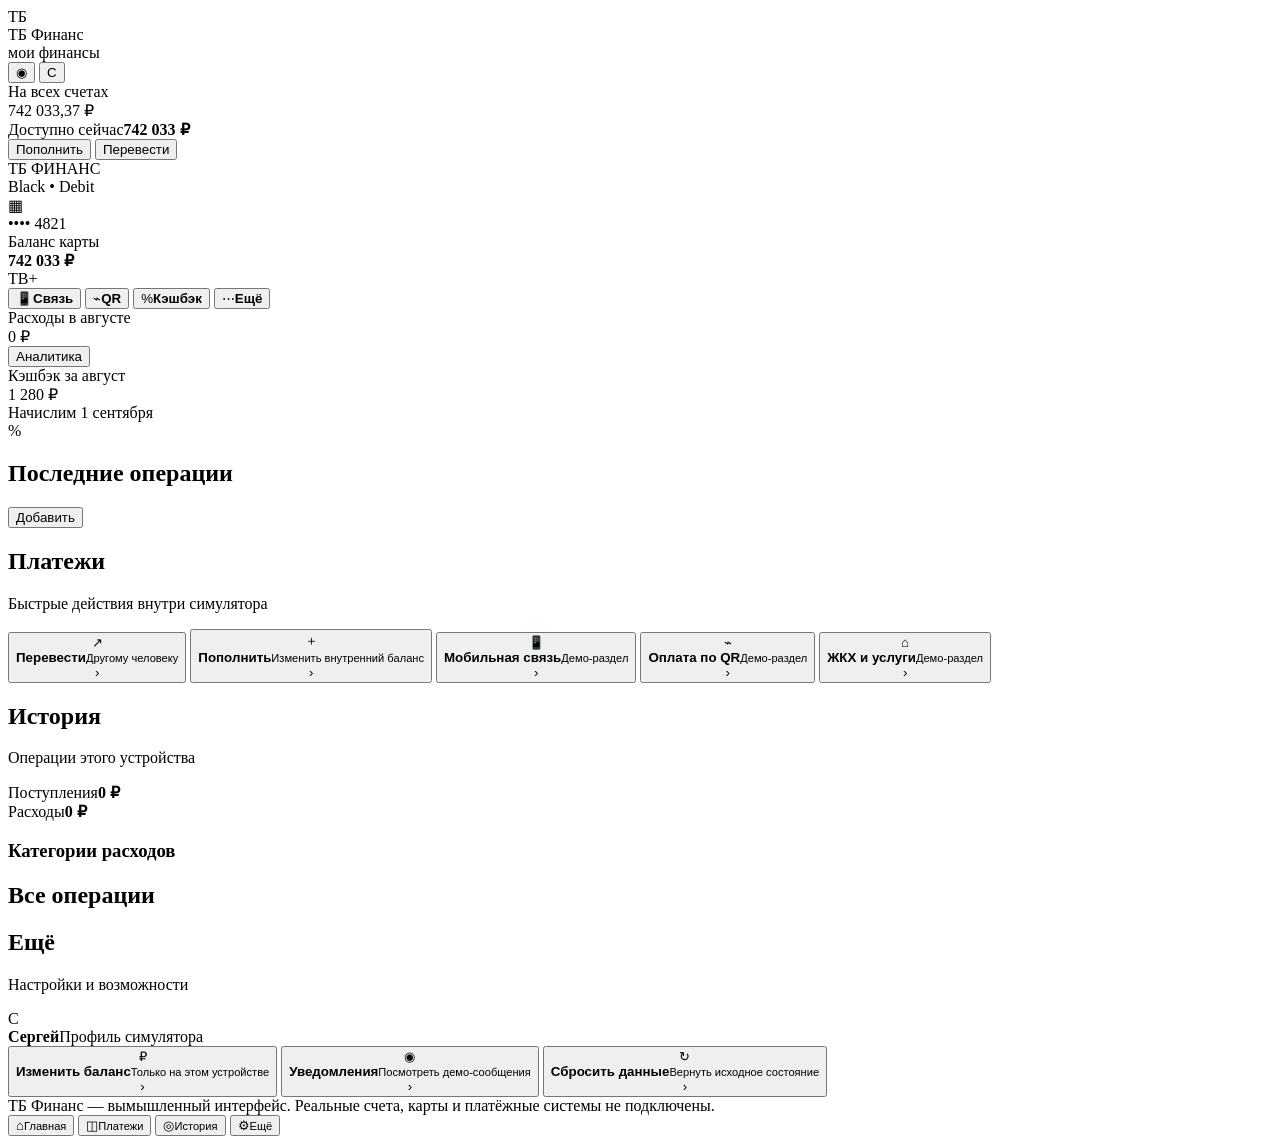
==== bank-sim/index.html @ a8a7d686 "Add TB Finance simulator page" ====
<!doctype html>
<html lang="ru">
<head>
  <meta charset="utf-8" />
  <meta name="viewport" content="width=device-width,initial-scale=1,viewport-fit=cover" />
  <meta name="theme-color" content="#f3d447" />
  <meta name="apple-mobile-web-app-capable" content="yes" />
  <meta name="apple-mobile-web-app-status-bar-style" content="default" />
  <title>ТБ Финанс</title>
  <link rel="stylesheet" href="styles.css" />
</head>
<body>
  <div class="app" id="app">
    <header class="topbar">
      <div class="brand">
        <div class="brand-mark">ТБ</div>
        <div>
          <div class="brand-name">ТБ Финанс</div>
          <div class="brand-sub">мои финансы</div>
        </div>
      </div>
      <div class="top-actions">
        <button class="icon-btn" id="notifyBtn" aria-label="Уведомления">◉<span class="dot" id="notifyDot"></span></button>
        <button class="avatar-btn" id="profileBtn" aria-label="Профиль">С</button>
      </div>
    </header>

    <main id="screenHome" class="screen active">
      <section class="balance-card">
        <div class="eyebrow">На всех счетах</div>
        <div class="balance" id="balanceText">742 033,37 ₽</div>
        <div class="balance-meta"><span>Доступно сейчас</span><strong id="availableText">742 033 ₽</strong></div>
        <div class="balance-actions">
          <button class="primary" id="topupBtn">Пополнить</button>
          <button class="secondary" id="transferBtn">Перевести</button>
        </div>
      </section>

      <section class="bank-card-wrap" id="cardWrap">
        <div class="bank-card" id="bankCard">
          <div class="card-glow"></div>
          <div class="card-row">
            <div>
              <span class="card-brand">ТБ ФИНАНС</span>
              <div class="card-kind">Black • Debit</div>
            </div>
            <span class="card-chip">▦</span>
          </div>
          <div class="card-number">•••• 4821</div>
          <div class="card-footer">
            <div><span class="muted">Баланс карты</span><br><strong id="cardBalance">742 033 ₽</strong></div>
            <div class="network">TB+</div>
          </div>
        </div>
      </section>

      <section class="quick-grid">
        <button class="quick" data-action="mobile"><span>📱</span><b>Связь</b></button>
        <button class="quick" data-action="qr"><span>⌁</span><b>QR</b></button>
        <button class="quick" data-action="cashback"><span>%</span><b>Кэшбэк</b></button>
        <button class="quick" data-action="more"><span>⋯</span><b>Ещё</b></button>
      </section>

      <section class="insight-card">
        <div class="section-head compact">
          <div><div class="eyebrow">Расходы в августе</div><div class="insight-total" id="monthSpend">0 ₽</div></div>
          <button class="pill" id="analyticsBtn">Аналитика</button>
        </div>
        <div class="bars" id="miniBars"></div>
      </section>

      <section class="cashback-card">
        <div>
          <div class="eyebrow">Кэшбэк за август</div>
          <div class="cashback-value" id="cashbackValue">1 280 ₽</div>
          <div class="cashback-sub">Начислим 1 сентября</div>
        </div>
        <div class="cashback-badge">%</div>
      </section>

      <section class="section">
        <div class="section-head">
          <h2>Последние операции</h2>
          <button class="link-btn" id="addTxBtn">Добавить</button>
        </div>
        <div class="tx-list" id="txList"></div>
      </section>
    </main>

    <main id="screenPayments" class="screen">
      <section class="page-head"><h1>Платежи</h1><p>Быстрые действия внутри симулятора</p></section>
      <section class="action-list">
        <button class="action-row" id="payTransfer"><span class="action-icon">↗</span><div><b>Перевести</b><small>Другому человеку</small></div><span class="chev">›</span></button>
        <button class="action-row" id="payTopup"><span class="action-icon">＋</span><div><b>Пополнить</b><small>Изменить внутренний баланс</small></div><span class="chev">›</span></button>
        <button class="action-row" data-demo><span class="action-icon">📱</span><div><b>Мобильная связь</b><small>Демо-раздел</small></div><span class="chev">›</span></button>
        <button class="action-row" data-demo><span class="action-icon">⌁</span><div><b>Оплата по QR</b><small>Демо-раздел</small></div><span class="chev">›</span></button>
        <button class="action-row" data-demo><span class="action-icon">⌂</span><div><b>ЖКХ и услуги</b><small>Демо-раздел</small></div><span class="chev">›</span></button>
      </section>
    </main>

    <main id="screenHistory" class="screen">
      <section class="page-head"><h1>История</h1><p>Операции этого устройства</p></section>
      <section class="history-summary">
        <div><span>Поступления</span><strong class="plus" id="incomeText">0 ₽</strong></div>
        <div><span>Расходы</span><strong id="expenseText">0 ₽</strong></div>
      </section>
      <section class="category-card">
        <h3>Категории расходов</h3>
        <div id="categoryList"></div>
      </section>
      <section class="section"><div class="section-head"><h2>Все операции</h2></div><div class="tx-list" id="historyList"></div></section>
    </main>

    <main id="screenMore" class="screen">
      <section class="page-head"><h1>Ещё</h1><p>Настройки и возможности</p></section>
      <section class="profile-card">
        <div class="big-avatar">С</div>
        <div><b>Сергей</b><span>Профиль симулятора</span></div>
      </section>
      <section class="action-list">
        <button class="action-row" id="settingsBalance"><span class="action-icon">₽</span><div><b>Изменить баланс</b><small>Только на этом устройстве</small></div><span class="chev">›</span></button>
        <button class="action-row" id="settingsNotif"><span class="action-icon">◉</span><div><b>Уведомления</b><small>Посмотреть демо-сообщения</small></div><span class="chev">›</span></button>
        <button class="action-row" id="settingsReset"><span class="action-icon">↻</span><div><b>Сбросить данные</b><small>Вернуть исходное состояние</small></div><span class="chev">›</span></button>
      </section>
      <div class="footer-note">ТБ Финанс — вымышленный интерфейс. Реальные счета, карты и платёжные системы не подключены.</div>
    </main>

    <nav class="bottom-nav">
      <button class="nav-item active" data-screen="Home"><span>⌂</span><small>Главная</small></button>
      <button class="nav-item" data-screen="Payments"><span>◫</span><small>Платежи</small></button>
      <button class="nav-item" data-screen="History"><span>◎</span><small>История</small></button>
      <button class="nav-item" data-screen="More"><span>⚙</span><small>Ещё</small></button>
    </nav>
  </div>

  <div class="sheet-backdrop" id="sheetBackdrop"></div>
  <div class="sheet" id="sheet" aria-hidden="true">
    <div class="grabber"></div>
    <div id="sheetContent"></div>
  </div>

  <div class="toast" id="toast"></div>
  <script src="app.js"></script>
</body>
</html>
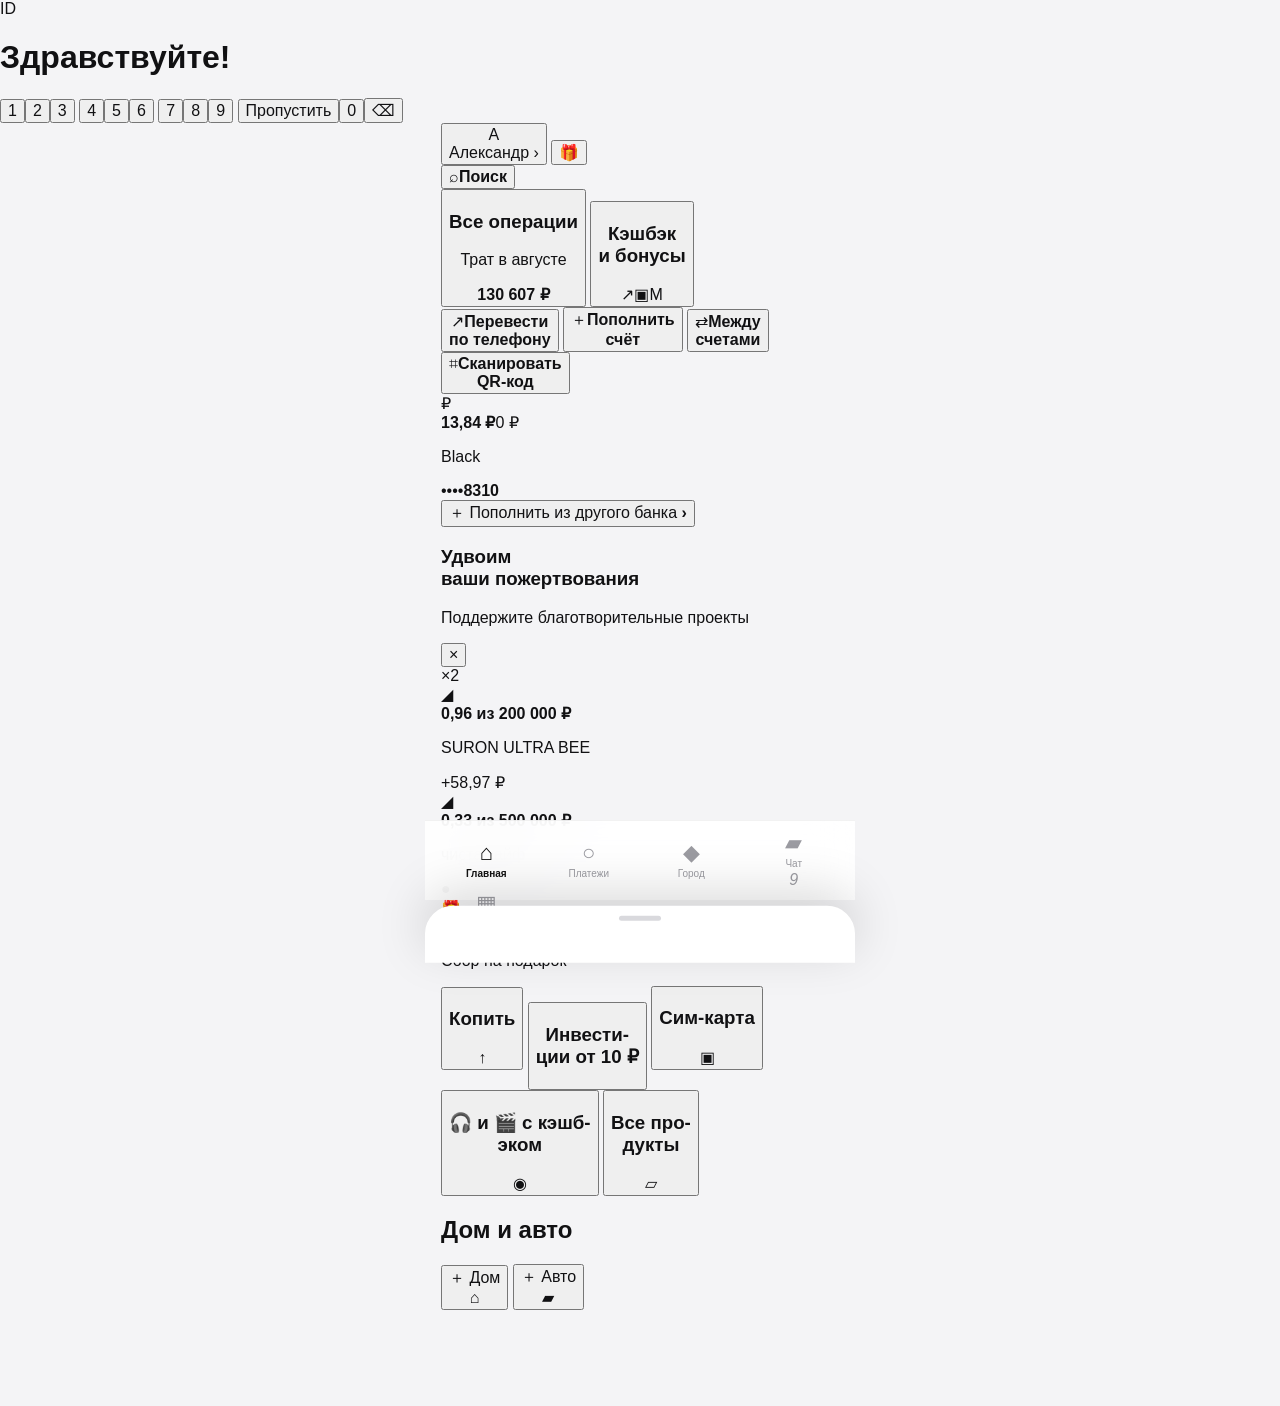
==== commit c0e191f5: "Redesign simulator with dark mobile fintech UI" ====
--- a/bank-sim/index.html
+++ b/bank-sim/index.html
@@ -2,143 +2,149 @@
 <html lang="ru">
 <head>
   <meta charset="utf-8" />
-  <meta name="viewport" content="width=device-width,initial-scale=1,viewport-fit=cover" />
-  <meta name="theme-color" content="#f3d447" />
+  <meta name="viewport" content="width=device-width,initial-scale=1,viewport-fit=cover,user-scalable=no" />
+  <meta name="theme-color" content="#000000" />
   <meta name="apple-mobile-web-app-capable" content="yes" />
-  <meta name="apple-mobile-web-app-status-bar-style" content="default" />
-  <title>ТБ Финанс</title>
+  <meta name="apple-mobile-web-app-status-bar-style" content="black-translucent" />
+  <title>Финансы</title>
   <link rel="stylesheet" href="styles.css" />
 </head>
 <body>
+  <div class="lock" id="lockScreen">
+    <div class="lock-top"><div class="mini-badge">ID</div></div>
+    <div class="lock-center">
+      <h1>Здравствуйте!</h1>
+      <div class="pin-dots" id="pinDots"><i></i><i></i><i></i><i></i></div>
+    </div>
+    <div class="keypad" id="keypad">
+      <button data-key="1">1</button><button data-key="2">2</button><button data-key="3">3</button>
+      <button data-key="4">4</button><button data-key="5">5</button><button data-key="6">6</button>
+      <button data-key="7">7</button><button data-key="8">8</button><button data-key="9">9</button>
+      <button class="skip" id="skipPin">Пропустить</button><button data-key="0">0</button><button class="erase" id="erasePin">⌫</button>
+    </div>
+  </div>
+
   <div class="app" id="app">
-    <header class="topbar">
-      <div class="brand">
-        <div class="brand-mark">ТБ</div>
-        <div>
-          <div class="brand-name">ТБ Финанс</div>
-          <div class="brand-sub">мои финансы</div>
-        </div>
-      </div>
-      <div class="top-actions">
-        <button class="icon-btn" id="notifyBtn" aria-label="Уведомления">◉<span class="dot" id="notifyDot"></span></button>
-        <button class="avatar-btn" id="profileBtn" aria-label="Профиль">С</button>
-      </div>
-    </header>
+    <main class="screen active" id="screenHome">
+      <section class="hero-row">
+        <button class="profile-open" id="profileBtn">
+          <div class="avatar">А</div>
+          <div class="profile-name">Александр <span>›</span></div>
+        </button>
+        <button class="gift-btn" data-demo>🎁</button>
+      </section>
 
-    <main id="screenHome" class="screen active">
-      <section class="balance-card">
-        <div class="eyebrow">На всех счетах</div>
-        <div class="balance" id="balanceText">742 033,37 ₽</div>
-        <div class="balance-meta"><span>Доступно сейчас</span><strong id="availableText">742 033 ₽</strong></div>
-        <div class="balance-actions">
-          <button class="primary" id="topupBtn">Пополнить</button>
-          <button class="secondary" id="transferBtn">Перевести</button>
+      <button class="search-bar" data-demo><span>⌕</span><b>Поиск</b></button>
+
+      <section class="summary-grid">
+        <button class="summary-card" id="historyTile">
+          <h3>Все операции</h3>
+          <p>Трат в августе</p>
+          <strong id="spendTile">130 607 ₽</strong>
+          <div class="segments"><i></i><i></i><i></i><i></i><i></i><i></i></div>
+        </button>
+        <button class="summary-card" id="cashbackTile">
+          <h3>Кэшбэк<br>и бонусы</h3>
+          <div class="bonus-icons"><span>↗</span><span>▣</span><span>М</span></div>
+        </button>
+      </section>
+
+      <section class="quick-actions">
+        <button data-action="transfer"><span>↗</span><b>Перевести<br>по телефону</b></button>
+        <button data-action="topup"><span>＋</span><b>Пополнить<br>счёт</b></button>
+        <button data-action="between"><span>⇄</span><b>Между<br>счетами</b></button>
+        <button data-demo><span>⌗</span><b>Сканировать<br>QR-код</b></button>
+      </section>
+
+      <section class="account-card" id="accountCard">
+        <div class="account-icon">₽</div>
+        <div class="account-main">
+          <div class="account-title"><strong id="balanceText">13,84 ₽</strong><span>0 ₽</span></div>
+          <p>Black</p>
+          <div class="mini-card"><span>••••</span><b>8310</b></div>
+          <button class="topup-wide" data-action="topup"><span>＋</span> Пополнить из другого банка <b>›</b></button>
         </div>
       </section>
 
-      <section class="bank-card-wrap" id="cardWrap">
-        <div class="bank-card" id="bankCard">
-          <div class="card-glow"></div>
-          <div class="card-row">
-            <div>
-              <span class="card-brand">ТБ ФИНАНС</span>
-              <div class="card-kind">Black • Debit</div>
-            </div>
-            <span class="card-chip">▦</span>
-          </div>
-          <div class="card-number">•••• 4821</div>
-          <div class="card-footer">
-            <div><span class="muted">Баланс карты</span><br><strong id="cardBalance">742 033 ₽</strong></div>
-            <div class="network">TB+</div>
-          </div>
-        </div>
+      <section class="promo-card">
+        <div><h3>Удвоим<br>ваши пожертвования</h3><p>Поддержите благотворительные проекты</p></div>
+        <button data-demo>×</button>
+        <div class="promo-art"><span>×2</span></div>
       </section>
 
-      <section class="quick-grid">
-        <button class="quick" data-action="mobile"><span>📱</span><b>Связь</b></button>
-        <button class="quick" data-action="qr"><span>⌁</span><b>QR</b></button>
-        <button class="quick" data-action="cashback"><span>%</span><b>Кэшбэк</b></button>
-        <button class="quick" data-action="more"><span>⋯</span><b>Ещё</b></button>
+      <section class="goal-card">
+        <div class="goal-icon">◢</div>
+        <div><strong>0,96 из 200 000 ₽</strong><p>SURON ULTRA BEE</p></div>
+        <span class="goal-plus">+58,97 ₽</span>
+      </section>
+      <section class="goal-card">
+        <div class="goal-icon">◢</div>
+        <div><strong>0,33 из 500 000 ₽</strong><p>чиста кайф</p></div>
+        <span class="goal-user">●</span>
+      </section>
+      <section class="goal-card gift-goal">
+        <div class="goal-icon gift">🎁</div>
+        <div><strong>0 из 1 000 000 ₽</strong><p>Сбор на подарок</p></div>
       </section>
 
-      <section class="insight-card">
-        <div class="section-head compact">
-          <div><div class="eyebrow">Расходы в августе</div><div class="insight-total" id="monthSpend">0 ₽</div></div>
-          <button class="pill" id="analyticsBtn">Аналитика</button>
-        </div>
-        <div class="bars" id="miniBars"></div>
+      <section class="product-grid">
+        <button class="product-card tall" data-demo><h3>Копить</h3><div class="safe-art">↑</div></button>
+        <button class="product-card" data-demo><h3>Инвести-<br>ции от 10 ₽</h3><div class="bars-art"><i></i><i></i><i></i><i></i></div></button>
+        <button class="product-card" data-demo><h3>Сим-карта</h3><div class="sim-art">▣</div></button>
+        <button class="product-card tall" data-demo><h3>🎧 и 🎬 с кэшб-<br>эком</h3><div class="film-art">◉</div></button>
+        <button class="product-card yellow" data-demo><h3>Все про-<br>дукты</h3><div class="bag-art">▱</div></button>
       </section>
 
-      <section class="cashback-card">
-        <div>
-          <div class="eyebrow">Кэшбэк за август</div>
-          <div class="cashback-value" id="cashbackValue">1 280 ₽</div>
-          <div class="cashback-sub">Начислим 1 сентября</div>
-        </div>
-        <div class="cashback-badge">%</div>
-      </section>
-
-      <section class="section">
-        <div class="section-head">
-          <h2>Последние операции</h2>
-          <button class="link-btn" id="addTxBtn">Добавить</button>
-        </div>
-        <div class="tx-list" id="txList"></div>
+      <h2 class="home-auto-title">Дом и авто</h2>
+      <section class="home-auto-grid">
+        <button class="home-card" data-demo><span>＋ Дом</span><div class="house-art">⌂</div></button>
+        <button class="home-card" data-demo><span>＋ Авто</span><div class="car-art">▰</div></button>
       </section>
     </main>
 
-    <main id="screenPayments" class="screen">
-      <section class="page-head"><h1>Платежи</h1><p>Быстрые действия внутри симулятора</p></section>
-      <section class="action-list">
-        <button class="action-row" id="payTransfer"><span class="action-icon">↗</span><div><b>Перевести</b><small>Другому человеку</small></div><span class="chev">›</span></button>
-        <button class="action-row" id="payTopup"><span class="action-icon">＋</span><div><b>Пополнить</b><small>Изменить внутренний баланс</small></div><span class="chev">›</span></button>
-        <button class="action-row" data-demo><span class="action-icon">📱</span><div><b>Мобильная связь</b><small>Демо-раздел</small></div><span class="chev">›</span></button>
-        <button class="action-row" data-demo><span class="action-icon">⌁</span><div><b>Оплата по QR</b><small>Демо-раздел</small></div><span class="chev">›</span></button>
-        <button class="action-row" data-demo><span class="action-icon">⌂</span><div><b>ЖКХ и услуги</b><small>Демо-раздел</small></div><span class="chev">›</span></button>
+    <main class="screen" id="screenPayments">
+      <header class="page-head"><h1>Платежи</h1><p>Быстрые действия</p></header>
+      <section class="list-card">
+        <button data-action="transfer"><span>↗</span><div><b>Перевести</b><small>По номеру телефона</small></div><em>›</em></button>
+        <button data-action="topup"><span>＋</span><div><b>Пополнить</b><small>Изменить внутренний баланс</small></div><em>›</em></button>
+        <button data-demo><span>⌗</span><div><b>По QR-коду</b><small>Демо-раздел</small></div><em>›</em></button>
+        <button data-demo><span>▦</span><div><b>Услуги</b><small>Связь, интернет, ЖКХ</small></div><em>›</em></button>
       </section>
     </main>
 
-    <main id="screenHistory" class="screen">
-      <section class="page-head"><h1>История</h1><p>Операции этого устройства</p></section>
-      <section class="history-summary">
-        <div><span>Поступления</span><strong class="plus" id="incomeText">0 ₽</strong></div>
-        <div><span>Расходы</span><strong id="expenseText">0 ₽</strong></div>
+    <main class="screen" id="screenCity">
+      <header class="page-head"><h1>Город</h1><p>Сервисы рядом</p></header>
+      <section class="city-grid">
+        <button data-demo><span>☕</span><b>Кафе</b></button><button data-demo><span>🎬</span><b>Кино</b></button>
+        <button data-demo><span>🚕</span><b>Такси</b></button><button data-demo><span>🛍</span><b>Покупки</b></button>
       </section>
-      <section class="category-card">
-        <h3>Категории расходов</h3>
-        <div id="categoryList"></div>
-      </section>
-      <section class="section"><div class="section-head"><h2>Все операции</h2></div><div class="tx-list" id="historyList"></div></section>
     </main>
 
-    <main id="screenMore" class="screen">
-      <section class="page-head"><h1>Ещё</h1><p>Настройки и возможности</p></section>
-      <section class="profile-card">
-        <div class="big-avatar">С</div>
-        <div><b>Сергей</b><span>Профиль симулятора</span></div>
+    <main class="screen" id="screenChat">
+      <header class="page-head"><h1>Чат</h1><p>Сообщения</p></header>
+      <section class="chat-card"><div class="chat-avatar">●</div><div><b>Поддержка</b><p>Чем можем помочь?</p></div></section>
+    </main>
+
+    <main class="screen" id="screenMore">
+      <header class="page-head"><h1>Витрина</h1><p>Настройки интерфейса</p></header>
+      <section class="list-card">
+        <button id="editBalance"><span>₽</span><div><b>Изменить баланс</b><small>Только на этом устройстве</small></div><em>›</em></button>
+        <button id="resetData"><span>↻</span><div><b>Сбросить данные</b><small>Вернуть исходные значения</small></div><em>›</em></button>
       </section>
-      <section class="action-list">
-        <button class="action-row" id="settingsBalance"><span class="action-icon">₽</span><div><b>Изменить баланс</b><small>Только на этом устройстве</small></div><span class="chev">›</span></button>
-        <button class="action-row" id="settingsNotif"><span class="action-icon">◉</span><div><b>Уведомления</b><small>Посмотреть демо-сообщения</small></div><span class="chev">›</span></button>
-        <button class="action-row" id="settingsReset"><span class="action-icon">↻</span><div><b>Сбросить данные</b><small>Вернуть исходное состояние</small></div><span class="chev">›</span></button>
-      </section>
-      <div class="footer-note">ТБ Финанс — вымышленный интерфейс. Реальные счета, карты и платёжные системы не подключены.</div>
+      <p class="sim-note">Интерфейс работает локально. Реальные банковские счета, карты и платёжные системы не подключены.</p>
     </main>
 
     <nav class="bottom-nav">
       <button class="nav-item active" data-screen="Home"><span>⌂</span><small>Главная</small></button>
-      <button class="nav-item" data-screen="Payments"><span>◫</span><small>Платежи</small></button>
-      <button class="nav-item" data-screen="History"><span>◎</span><small>История</small></button>
-      <button class="nav-item" data-screen="More"><span>⚙</span><small>Ещё</small></button>
+      <button class="nav-item" data-screen="Payments"><span>○</span><small>Платежи</small></button>
+      <button class="nav-item" data-screen="City"><span>◆</span><small>Город</small></button>
+      <button class="nav-item" data-screen="Chat"><span>▰</span><small>Чат</small><i>9</i></button>
+      <button class="nav-item" data-screen="More"><span>▦</span><small>Витрина</small></button>
     </nav>
   </div>
 
   <div class="sheet-backdrop" id="sheetBackdrop"></div>
-  <div class="sheet" id="sheet" aria-hidden="true">
-    <div class="grabber"></div>
-    <div id="sheetContent"></div>
-  </div>
-
+  <div class="sheet" id="sheet" aria-hidden="true"><div class="grabber"></div><div id="sheetContent"></div></div>
   <div class="toast" id="toast"></div>
   <script src="app.js"></script>
 </body>
--- a/bank-sim/styles.css
+++ b/bank-sim/styles.css
@@ -0,0 +1,26 @@
+:root{
+  --yellow:#f3d447;
+  --yellow2:#ffe77d;
+  --ink:#111113;
+  --muted:#7b7b83;
+  --bg:#f4f4f6;
+  --card:#fff;
+  --line:#e7e7ea;
+  --soft:#f0f0f2;
+  --green:#168b47;
+  --shadow:0 16px 42px rgba(0,0,0,.10);
+}
+*{box-sizing:border-box;-webkit-tap-highlight-color:transparent}
+html,body{margin:0;background:var(--bg);font-family:-apple-system,BlinkMacSystemFont,"Segoe UI",Inter,Roboto,sans-serif;color:var(--ink)}
+body{min-height:100vh}
+button,input{font:inherit}button{cursor:pointer;color:inherit}.app{max-width:430px;min-height:100vh;margin:0 auto;background:var(--bg);padding-bottom:96px;position:relative;overflow:hidden}
+.topbar{display:flex;align-items:center;justify-content:space-between;padding:17px 18px 10px;position:sticky;top:0;background:linear-gradient(var(--bg) 82%,rgba(244,244,246,0));z-index:5}.brand{display:flex;align-items:center;gap:10px}.brand-mark{width:44px;height:44px;border-radius:14px;background:var(--yellow);display:grid;place-items:center;font-weight:950;font-size:16px;box-shadow:0 8px 20px rgba(243,212,71,.35)}.brand-name{font-weight:850;font-size:16px}.brand-sub{font-size:12px;color:var(--muted);margin-top:1px}.top-actions{display:flex;gap:8px}.icon-btn,.avatar-btn{width:42px;height:42px;border:0;border-radius:50%;background:#fff;box-shadow:0 6px 18px rgba(0,0,0,.06);position:relative}.avatar-btn{font-weight:900;background:#19191c;color:#fff}.dot{position:absolute;width:8px;height:8px;border-radius:50%;background:#e84141;right:7px;top:7px;border:2px solid #fff}
+.screen{display:none;padding:0 16px}.screen.active{display:block}.balance-card{padding:18px 4px 16px}.eyebrow{color:var(--muted);font-size:13px}.balance{font-size:38px;font-weight:950;letter-spacing:-1.7px;margin:4px 0 8px}.balance-meta{display:flex;gap:8px;align-items:center;color:var(--muted);font-size:12px;margin-bottom:18px}.balance-meta strong{color:var(--ink)}.balance-actions{display:flex;gap:10px}.primary,.secondary{border:0;border-radius:15px;padding:13px 18px;font-weight:850;min-height:46px}.primary{background:var(--yellow);color:#111}.secondary{background:#fff;color:#111}.full{width:100%;margin-top:10px}
+.bank-card-wrap{perspective:1000px}.bank-card{background:linear-gradient(145deg,#232326,#050506 72%);border-radius:27px;padding:22px;color:white;min-height:215px;box-shadow:var(--shadow);position:relative;overflow:hidden;transform:translateZ(0);transition:transform .18s ease}.bank-card:active{transform:scale(.992)}.card-glow{position:absolute;width:220px;height:220px;border-radius:50%;right:-85px;top:-80px;background:radial-gradient(circle,rgba(243,212,71,.33),transparent 66%)}.card-row,.card-footer{position:relative;z-index:1;display:flex;justify-content:space-between;align-items:flex-start}.card-brand{font-weight:950;letter-spacing:1.4px;font-size:14px}.card-kind{font-size:11px;color:#aaa;margin-top:4px}.card-chip{font-size:30px;color:var(--yellow2)}.card-number{position:relative;z-index:1;margin-top:55px;font-size:22px;letter-spacing:2.7px}.card-footer{margin-top:27px;align-items:end}.muted{color:#aaa;font-size:12px}.network{font-weight:950;font-size:25px;color:var(--yellow2)}
+.quick-grid{display:grid;grid-template-columns:repeat(4,1fr);gap:9px;margin:18px 0}.quick{border:0;background:#fff;border-radius:19px;padding:12px 7px;display:flex;flex-direction:column;align-items:center;gap:8px;min-height:88px;box-shadow:0 5px 18px rgba(0,0,0,.04)}.quick span{width:39px;height:39px;border-radius:13px;background:var(--soft);display:grid;place-items:center;font-size:19px}.quick b{font-size:11px;line-height:1.15}
+.insight-card,.cashback-card,.category-card,.history-summary,.profile-card{background:#fff;border-radius:22px;padding:17px;margin:12px 0;box-shadow:0 6px 22px rgba(0,0,0,.035)}.section-head{display:flex;align-items:center;justify-content:space-between}.section-head.compact{align-items:flex-start}.section h2{font-size:20px;margin:19px 0 12px}.insight-total{font-size:25px;font-weight:920;margin-top:2px}.pill{border:0;background:var(--soft);border-radius:999px;padding:9px 12px;font-size:12px;font-weight:800}.bars{height:64px;display:flex;gap:8px;align-items:flex-end;margin-top:14px}.bar{flex:1;min-width:12px;background:#242426;border-radius:8px 8px 4px 4px;position:relative;overflow:hidden}.bar:after{content:"";position:absolute;inset:0;background:linear-gradient(to top,rgba(243,212,71,.6),transparent 80%)}.cashback-card{display:flex;justify-content:space-between;align-items:center}.cashback-value{font-size:25px;font-weight:920;margin-top:3px}.cashback-sub{font-size:12px;color:var(--muted);margin-top:3px}.cashback-badge{width:58px;height:58px;border-radius:18px;background:var(--yellow);display:grid;place-items:center;font-size:28px;font-weight:950}
+.link-btn{border:0;background:transparent;font-weight:850}.tx-list{display:flex;flex-direction:column;gap:8px}.tx{background:#fff;border-radius:18px;padding:14px;display:flex;align-items:center;gap:12px}.tx-icon{width:44px;height:44px;border-radius:14px;background:var(--soft);display:grid;place-items:center;font-size:19px}.tx-main{flex:1;min-width:0}.tx-title{font-weight:780;white-space:nowrap;overflow:hidden;text-overflow:ellipsis}.tx-sub{color:var(--muted);font-size:12px;margin-top:3px}.tx-amount{font-weight:880;white-space:nowrap}.tx-amount.plus,.plus{color:var(--green)}
+.page-head{padding:18px 2px 8px}.page-head h1{font-size:34px;line-height:1;margin:0 0 7px;letter-spacing:-1.2px}.page-head p{margin:0;color:var(--muted);font-size:14px}.action-list{display:flex;flex-direction:column;gap:9px;margin-top:16px}.action-row{border:0;background:#fff;border-radius:19px;padding:14px;display:flex;align-items:center;gap:12px;text-align:left}.action-icon{width:44px;height:44px;border-radius:14px;background:var(--soft);display:grid;place-items:center;font-size:21px}.action-row div{display:flex;flex:1;flex-direction:column;gap:3px}.action-row b{font-size:15px}.action-row small{font-size:12px;color:var(--muted)}.chev{font-size:27px;color:#aaa}.history-summary{display:grid;grid-template-columns:1fr 1fr;gap:12px}.history-summary div{background:var(--soft);border-radius:16px;padding:13px}.history-summary span{display:block;color:var(--muted);font-size:12px;margin-bottom:4px}.history-summary strong{font-size:18px}.category-card h3{margin:0 0 14px}.cat-row{display:grid;grid-template-columns:34px 1fr auto;gap:10px;align-items:center;margin:12px 0}.cat-icon{width:34px;height:34px;border-radius:11px;background:var(--soft);display:grid;place-items:center}.cat-main{min-width:0}.cat-title{display:flex;justify-content:space-between;font-size:13px;margin-bottom:6px}.cat-track{height:7px;background:#ededf0;border-radius:999px;overflow:hidden}.cat-fill{height:100%;background:#1d1d20;border-radius:999px}.cat-amount{font-size:12px;font-weight:800}.profile-card{display:flex;align-items:center;gap:13px}.big-avatar{width:58px;height:58px;border-radius:18px;background:#19191c;color:#fff;display:grid;place-items:center;font-size:22px;font-weight:900}.profile-card div:last-child{display:flex;flex-direction:column;gap:3px}.profile-card b{font-size:18px}.profile-card span{font-size:12px;color:var(--muted)}.footer-note{font-size:11px;line-height:1.45;color:#8a8a90;text-align:center;padding:28px 14px 10px}
+.bottom-nav{position:fixed;bottom:0;left:50%;transform:translateX(-50%);width:min(430px,100%);height:80px;padding:8px 10px max(8px,env(safe-area-inset-bottom));background:rgba(255,255,255,.92);backdrop-filter:blur(22px);display:grid;grid-template-columns:repeat(4,1fr);border-top:1px solid rgba(0,0,0,.05);z-index:8}.nav-item{border:0;background:transparent;display:flex;flex-direction:column;align-items:center;justify-content:center;gap:2px;color:#9b9ba1}.nav-item span{font-size:22px}.nav-item small{font-size:10px}.nav-item.active{color:#111;font-weight:850}
+.sheet-backdrop{position:fixed;inset:0;background:rgba(0,0,0,.36);opacity:0;pointer-events:none;transition:.2s;z-index:9}.sheet{position:fixed;left:50%;bottom:0;transform:translate(-50%,110%);width:min(430px,100%);max-height:86vh;overflow:auto;background:#fff;border-radius:28px 28px 0 0;padding:10px 18px max(28px,env(safe-area-inset-bottom));z-index:10;transition:.28s cubic-bezier(.2,.8,.2,1);box-shadow:0 -14px 50px rgba(0,0,0,.15)}.sheet.open{transform:translate(-50%,0)}.sheet-backdrop.open{opacity:1;pointer-events:auto}.grabber{width:42px;height:5px;background:#d9d9dd;border-radius:999px;margin:0 auto 14px}.sheet h3{margin:8px 0 16px;font-size:23px}.field{display:flex;flex-direction:column;gap:7px;margin:12px 0}.field label{font-size:12px;color:#777}.field input{border:1px solid var(--line);border-radius:15px;padding:14px;outline:none;font-size:17px;background:#fff}.note{font-size:12px;color:#8b8b92;line-height:1.42;margin-top:11px}.notify-item{background:var(--soft);border-radius:16px;padding:13px;margin:8px 0}.notify-item b{display:block;font-size:14px}.notify-item span{display:block;font-size:12px;color:var(--muted);margin-top:4px}.toast{position:fixed;left:50%;bottom:98px;transform:translate(-50%,20px);background:#161616;color:#fff;padding:12px 16px;border-radius:14px;opacity:0;pointer-events:none;transition:.2s;z-index:20;max-width:90%;text-align:center;font-size:13px}.toast.show{opacity:1;transform:translate(-50%,0)}
+@media (prefers-color-scheme:dark){:root{--bg:#101011;--card:#1b1b1d;--soft:#262629;--line:#343438;--ink:#f6f6f6;--muted:#96969d}.app,body{background:var(--bg);color:var(--ink)}.topbar{background:linear-gradient(var(--bg) 82%,rgba(16,16,17,0))}.secondary,.icon-btn,.quick,.tx,.insight-card,.cashback-card,.category-card,.history-summary,.profile-card,.action-row,.sheet{background:#1b1b1d;color:#fff}.balance-meta strong{color:#fff}.action-icon,.quick span,.history-summary div,.cat-icon,.notify-item,.pill{background:#28282b}.field input{background:#141416;color:#fff;border-color:#353539}.bottom-nav{background:rgba(20,20,22,.92);border-top-color:#2a2a2d}.nav-item.active{color:#fff}.bank-card{box-shadow:0 14px 40px rgba(0,0,0,.38)}.cat-track{background:#303034}.cat-fill{background:#f0f0f2}}
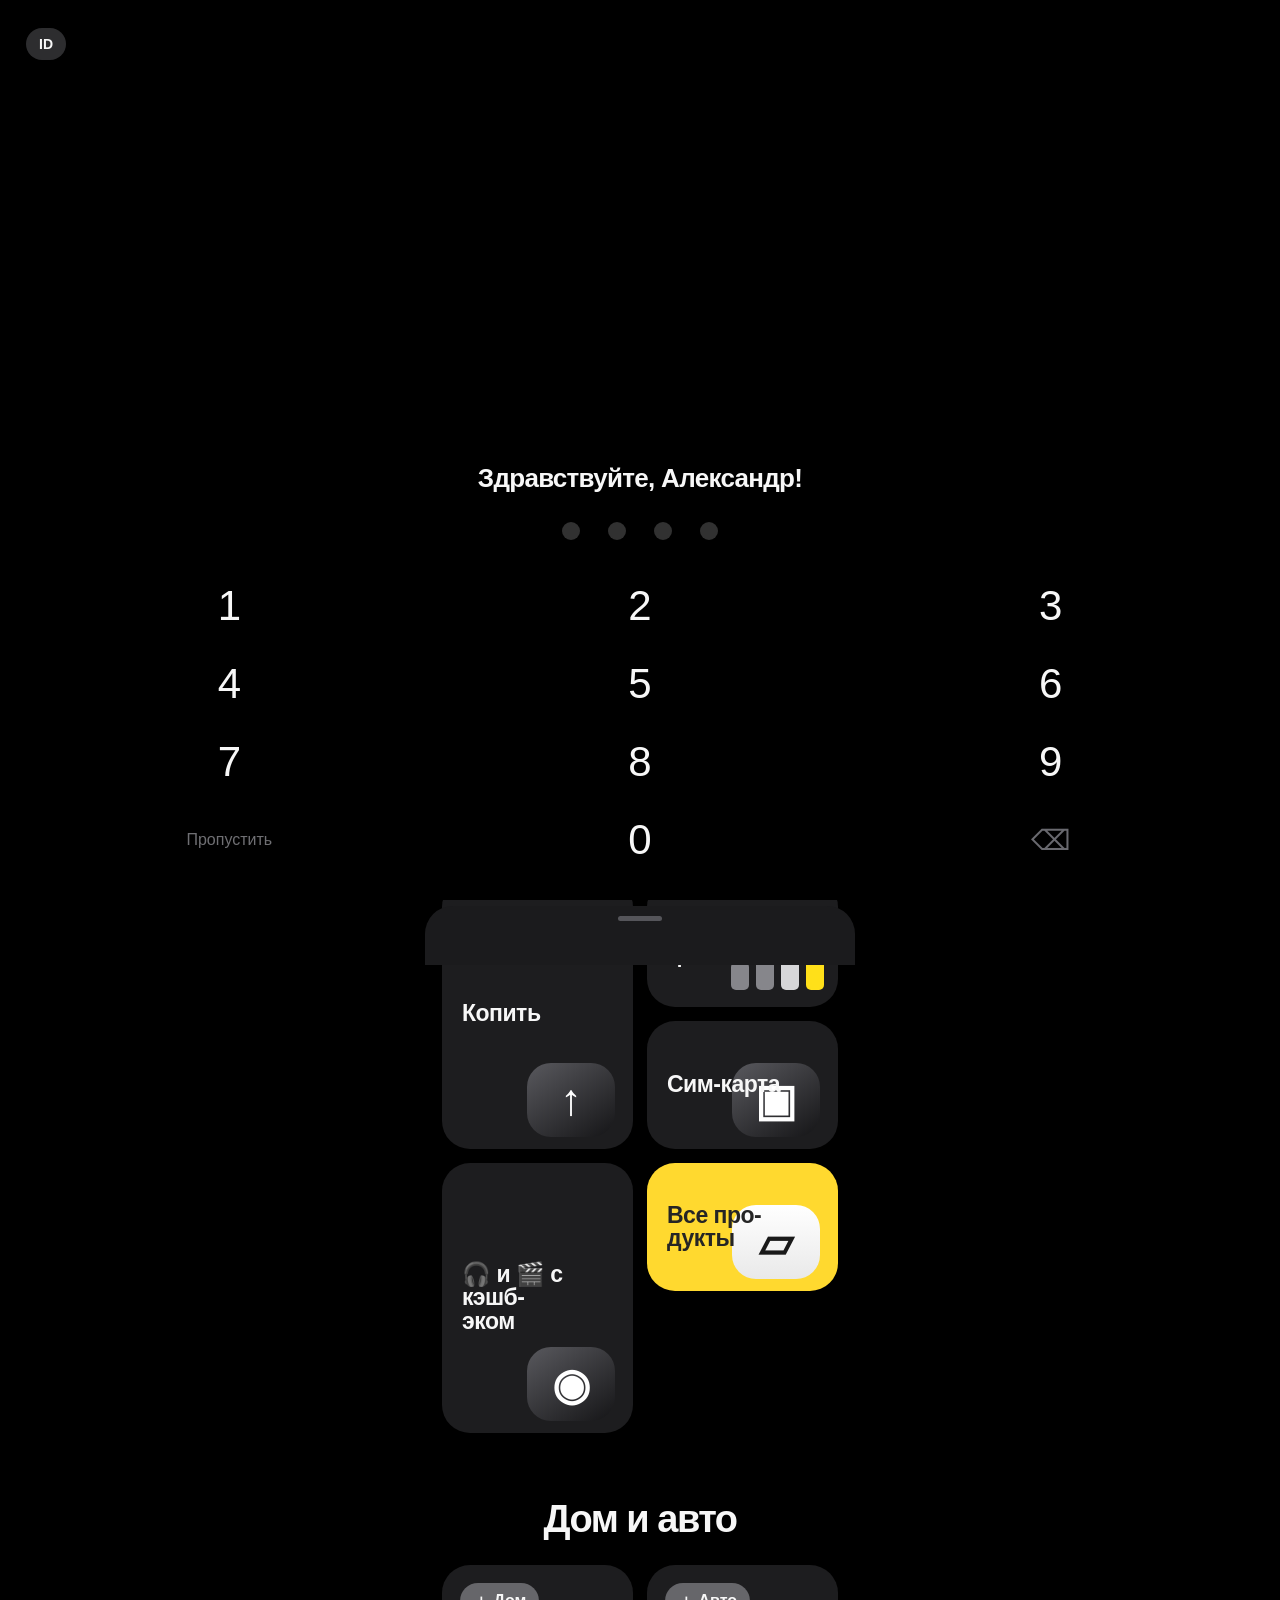
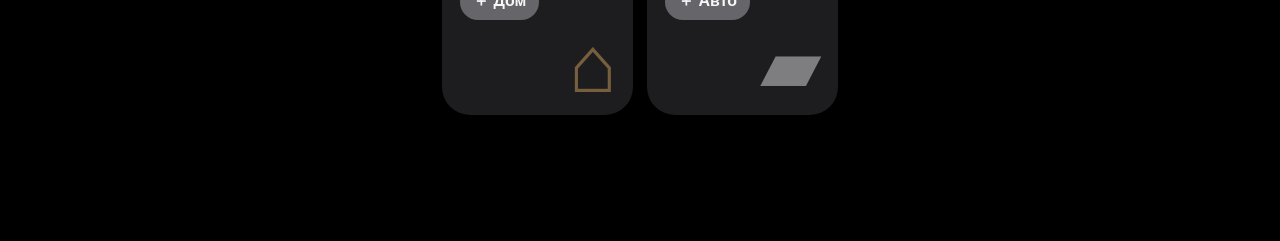
==== commit 5291d415: "Make simulator layout denser and interactive" ====
--- a/bank-sim/index.html
+++ b/bank-sim/index.html
@@ -13,7 +13,7 @@
   <div class="lock" id="lockScreen">
     <div class="lock-top"><div class="mini-badge">ID</div></div>
     <div class="lock-center">
-      <h1>Здравствуйте!</h1>
+      <h1 id="lockGreeting">Здравствуйте, Александр!</h1>
       <div class="pin-dots" id="pinDots"><i></i><i></i><i></i><i></i></div>
     </div>
     <div class="keypad" id="keypad">
@@ -31,10 +31,10 @@
           <div class="avatar">А</div>
           <div class="profile-name">Александр <span>›</span></div>
         </button>
-        <button class="gift-btn" data-demo>🎁</button>
+        <button class="gift-btn" data-panel="gifts">🎁</button>
       </section>
 
-      <button class="search-bar" data-demo><span>⌕</span><b>Поиск</b></button>
+      <button class="search-bar" id="searchBtn"><span>⌕</span><b>Поиск</b></button>
 
       <section class="summary-grid">
         <button class="summary-card" id="historyTile">
@@ -51,54 +51,41 @@
 
       <section class="quick-actions">
         <button data-action="transfer"><span>↗</span><b>Перевести<br>по телефону</b></button>
-        <button data-action="topup"><span>＋</span><b>Пополнить<br>счёт</b></button>
+        <button data-action="topup"><span>＋</span><b>Пополнить<br><em id="quickAccountName">Black</em></b></button>
         <button data-action="between"><span>⇄</span><b>Между<br>счетами</b></button>
-        <button data-demo><span>⌗</span><b>Сканировать<br>QR-код</b></button>
+        <button data-action="qr"><span>⌗</span><b>Сканировать<br>QR-код</b></button>
       </section>
 
-      <section class="account-card" id="accountCard">
+      <button class="account-card" id="accountCard">
         <div class="account-icon">₽</div>
         <div class="account-main">
           <div class="account-title"><strong id="balanceText">13,84 ₽</strong><span>0 ₽</span></div>
-          <p>Black</p>
-          <div class="mini-card"><span>••••</span><b>8310</b></div>
-          <button class="topup-wide" data-action="topup"><span>＋</span> Пополнить из другого банка <b>›</b></button>
+          <p id="accountName">Black</p>
+          <div class="mini-card"><span>••••</span><b id="cardLast4">8310</b></div>
+          <div class="topup-wide" data-action="topup"><span>＋</span> Пополнить из другого банка <b>›</b></div>
         </div>
-      </section>
+      </button>
 
       <section class="promo-card">
         <div><h3>Удвоим<br>ваши пожертвования</h3><p>Поддержите благотворительные проекты</p></div>
-        <button data-demo>×</button>
+        <button id="closePromo">×</button>
         <div class="promo-art"><span>×2</span></div>
       </section>
 
-      <section class="goal-card">
-        <div class="goal-icon">◢</div>
-        <div><strong>0,96 из 200 000 ₽</strong><p>SURON ULTRA BEE</p></div>
-        <span class="goal-plus">+58,97 ₽</span>
-      </section>
-      <section class="goal-card">
-        <div class="goal-icon">◢</div>
-        <div><strong>0,33 из 500 000 ₽</strong><p>чиста кайф</p></div>
-        <span class="goal-user">●</span>
-      </section>
-      <section class="goal-card gift-goal">
-        <div class="goal-icon gift">🎁</div>
-        <div><strong>0 из 1 000 000 ₽</strong><p>Сбор на подарок</p></div>
-      </section>
+      <div id="goalList"></div>
 
       <section class="product-grid">
-        <button class="product-card tall" data-demo><h3>Копить</h3><div class="safe-art">↑</div></button>
-        <button class="product-card" data-demo><h3>Инвести-<br>ции от 10 ₽</h3><div class="bars-art"><i></i><i></i><i></i><i></i></div></button>
-        <button class="product-card" data-demo><h3>Сим-карта</h3><div class="sim-art">▣</div></button>
-        <button class="product-card tall" data-demo><h3>🎧 и 🎬 с кэшб-<br>эком</h3><div class="film-art">◉</div></button>
-        <button class="product-card yellow" data-demo><h3>Все про-<br>дукты</h3><div class="bag-art">▱</div></button>
+        <button class="product-card tall" data-panel="save"><h3>Копить</h3><div class="safe-art">↑</div></button>
+        <button class="product-card" data-panel="invest"><h3>Инвести-<br>ции от 10 ₽</h3><div class="bars-art"><i></i><i></i><i></i><i></i></div></button>
+        <button class="product-card" data-panel="sim"><h3>Сим-карта</h3><div class="sim-art">▣</div></button>
+        <button class="product-card tall" data-panel="entertainment"><h3>🎧 и 🎬 с кэшб-<br>эком</h3><div class="film-art">◉</div></button>
+        <button class="product-card yellow" data-panel="products"><h3>Все про-<br>дукты</h3><div class="bag-art">▱</div></button>
       </section>
 
       <h2 class="home-auto-title">Дом и авто</h2>
       <section class="home-auto-grid">
-        <button class="home-card" data-demo><span>＋ Дом</span><div class="house-art">⌂</div></button>
-        <button class="home-card" data-demo><span>＋ Авто</span><div class="car-art">▰</div></button>
+        <button class="home-card" data-panel="home"><span>＋ Дом</span><div class="house-art">⌂</div></button>
+        <button class="home-card" data-panel="car"><span>＋ Авто</span><div class="car-art">▰</div></button>
       </section>
     </main>
 
@@ -106,32 +93,34 @@
       <header class="page-head"><h1>Платежи</h1><p>Быстрые действия</p></header>
       <section class="list-card">
         <button data-action="transfer"><span>↗</span><div><b>Перевести</b><small>По номеру телефона</small></div><em>›</em></button>
-        <button data-action="topup"><span>＋</span><div><b>Пополнить</b><small>Изменить внутренний баланс</small></div><em>›</em></button>
-        <button data-demo><span>⌗</span><div><b>По QR-коду</b><small>Демо-раздел</small></div><em>›</em></button>
-        <button data-demo><span>▦</span><div><b>Услуги</b><small>Связь, интернет, ЖКХ</small></div><em>›</em></button>
+        <button data-action="topup"><span>＋</span><div><b>Пополнить</b><small>Основной счёт</small></div><em>›</em></button>
+        <button data-action="between"><span>⇄</span><div><b>Между счетами</b><small>Основной и накопительные</small></div><em>›</em></button>
+        <button data-action="qr"><span>⌗</span><div><b>По QR-коду</b><small>Локальный экран симулятора</small></div><em>›</em></button>
+        <button data-panel="services"><span>▦</span><div><b>Услуги</b><small>Связь, интернет, ЖКХ</small></div><em>›</em></button>
       </section>
     </main>
 
     <main class="screen" id="screenCity">
       <header class="page-head"><h1>Город</h1><p>Сервисы рядом</p></header>
       <section class="city-grid">
-        <button data-demo><span>☕</span><b>Кафе</b></button><button data-demo><span>🎬</span><b>Кино</b></button>
-        <button data-demo><span>🚕</span><b>Такси</b></button><button data-demo><span>🛍</span><b>Покупки</b></button>
+        <button data-panel="cafe"><span>☕</span><b>Кафе</b></button><button data-panel="cinema"><span>🎬</span><b>Кино</b></button>
+        <button data-panel="taxi"><span>🚕</span><b>Такси</b></button><button data-panel="shopping"><span>🛍</span><b>Покупки</b></button>
       </section>
     </main>
 
     <main class="screen" id="screenChat">
       <header class="page-head"><h1>Чат</h1><p>Сообщения</p></header>
-      <section class="chat-card"><div class="chat-avatar">●</div><div><b>Поддержка</b><p>Чем можем помочь?</p></div></section>
+      <button class="chat-card" id="supportChat"><div class="chat-avatar">●</div><div><b>Поддержка</b><p>Чем можем помочь?</p></div><span>›</span></button>
     </main>
 
     <main class="screen" id="screenMore">
       <header class="page-head"><h1>Витрина</h1><p>Настройки интерфейса</p></header>
       <section class="list-card">
-        <button id="editBalance"><span>₽</span><div><b>Изменить баланс</b><small>Только на этом устройстве</small></div><em>›</em></button>
+        <button id="editAccount"><span>₽</span><div><b>Основной счёт</b><small>Название, баланс и последние цифры</small></div><em>›</em></button>
+        <button id="manageGoals"><span>◢</span><div><b>Накопительные счета</b><small>Названия, суммы и цели</small></div><em>›</em></button>
         <button id="resetData"><span>↻</span><div><b>Сбросить данные</b><small>Вернуть исходные значения</small></div><em>›</em></button>
       </section>
-      <p class="sim-note">Интерфейс работает локально. Реальные банковские счета, карты и платёжные системы не подключены.</p>
+      <p class="sim-note">Локальный симулятор: реальные банковские счета, карты, чеки и платёжные системы не подключены.</p>
     </main>
 
     <nav class="bottom-nav">
--- a/bank-sim/styles.css
+++ b/bank-sim/styles.css
@@ -1,26 +1,32 @@
 :root{
-  --yellow:#f3d447;
-  --yellow2:#ffe77d;
-  --ink:#111113;
-  --muted:#7b7b83;
-  --bg:#f4f4f6;
-  --card:#fff;
-  --line:#e7e7ea;
-  --soft:#f0f0f2;
-  --green:#168b47;
-  --shadow:0 16px 42px rgba(0,0,0,.10);
+  --bg:#000;
+  --card:#1d1d1f;
+  --card2:#202024;
+  --text:#f7f7f7;
+  --muted:#9a9aa0;
+  --blue:#5d94f4;
+  --blue2:#3d6cc2;
+  --yellow:#ffd92f;
+  --green:#12b543;
+  --red:#ff3b30;
+  --line:#2c2c30;
 }
 *{box-sizing:border-box;-webkit-tap-highlight-color:transparent}
-html,body{margin:0;background:var(--bg);font-family:-apple-system,BlinkMacSystemFont,"Segoe UI",Inter,Roboto,sans-serif;color:var(--ink)}
-body{min-height:100vh}
-button,input{font:inherit}button{cursor:pointer;color:inherit}.app{max-width:430px;min-height:100vh;margin:0 auto;background:var(--bg);padding-bottom:96px;position:relative;overflow:hidden}
-.topbar{display:flex;align-items:center;justify-content:space-between;padding:17px 18px 10px;position:sticky;top:0;background:linear-gradient(var(--bg) 82%,rgba(244,244,246,0));z-index:5}.brand{display:flex;align-items:center;gap:10px}.brand-mark{width:44px;height:44px;border-radius:14px;background:var(--yellow);display:grid;place-items:center;font-weight:950;font-size:16px;box-shadow:0 8px 20px rgba(243,212,71,.35)}.brand-name{font-weight:850;font-size:16px}.brand-sub{font-size:12px;color:var(--muted);margin-top:1px}.top-actions{display:flex;gap:8px}.icon-btn,.avatar-btn{width:42px;height:42px;border:0;border-radius:50%;background:#fff;box-shadow:0 6px 18px rgba(0,0,0,.06);position:relative}.avatar-btn{font-weight:900;background:#19191c;color:#fff}.dot{position:absolute;width:8px;height:8px;border-radius:50%;background:#e84141;right:7px;top:7px;border:2px solid #fff}
-.screen{display:none;padding:0 16px}.screen.active{display:block}.balance-card{padding:18px 4px 16px}.eyebrow{color:var(--muted);font-size:13px}.balance{font-size:38px;font-weight:950;letter-spacing:-1.7px;margin:4px 0 8px}.balance-meta{display:flex;gap:8px;align-items:center;color:var(--muted);font-size:12px;margin-bottom:18px}.balance-meta strong{color:var(--ink)}.balance-actions{display:flex;gap:10px}.primary,.secondary{border:0;border-radius:15px;padding:13px 18px;font-weight:850;min-height:46px}.primary{background:var(--yellow);color:#111}.secondary{background:#fff;color:#111}.full{width:100%;margin-top:10px}
-.bank-card-wrap{perspective:1000px}.bank-card{background:linear-gradient(145deg,#232326,#050506 72%);border-radius:27px;padding:22px;color:white;min-height:215px;box-shadow:var(--shadow);position:relative;overflow:hidden;transform:translateZ(0);transition:transform .18s ease}.bank-card:active{transform:scale(.992)}.card-glow{position:absolute;width:220px;height:220px;border-radius:50%;right:-85px;top:-80px;background:radial-gradient(circle,rgba(243,212,71,.33),transparent 66%)}.card-row,.card-footer{position:relative;z-index:1;display:flex;justify-content:space-between;align-items:flex-start}.card-brand{font-weight:950;letter-spacing:1.4px;font-size:14px}.card-kind{font-size:11px;color:#aaa;margin-top:4px}.card-chip{font-size:30px;color:var(--yellow2)}.card-number{position:relative;z-index:1;margin-top:55px;font-size:22px;letter-spacing:2.7px}.card-footer{margin-top:27px;align-items:end}.muted{color:#aaa;font-size:12px}.network{font-weight:950;font-size:25px;color:var(--yellow2)}
-.quick-grid{display:grid;grid-template-columns:repeat(4,1fr);gap:9px;margin:18px 0}.quick{border:0;background:#fff;border-radius:19px;padding:12px 7px;display:flex;flex-direction:column;align-items:center;gap:8px;min-height:88px;box-shadow:0 5px 18px rgba(0,0,0,.04)}.quick span{width:39px;height:39px;border-radius:13px;background:var(--soft);display:grid;place-items:center;font-size:19px}.quick b{font-size:11px;line-height:1.15}
-.insight-card,.cashback-card,.category-card,.history-summary,.profile-card{background:#fff;border-radius:22px;padding:17px;margin:12px 0;box-shadow:0 6px 22px rgba(0,0,0,.035)}.section-head{display:flex;align-items:center;justify-content:space-between}.section-head.compact{align-items:flex-start}.section h2{font-size:20px;margin:19px 0 12px}.insight-total{font-size:25px;font-weight:920;margin-top:2px}.pill{border:0;background:var(--soft);border-radius:999px;padding:9px 12px;font-size:12px;font-weight:800}.bars{height:64px;display:flex;gap:8px;align-items:flex-end;margin-top:14px}.bar{flex:1;min-width:12px;background:#242426;border-radius:8px 8px 4px 4px;position:relative;overflow:hidden}.bar:after{content:"";position:absolute;inset:0;background:linear-gradient(to top,rgba(243,212,71,.6),transparent 80%)}.cashback-card{display:flex;justify-content:space-between;align-items:center}.cashback-value{font-size:25px;font-weight:920;margin-top:3px}.cashback-sub{font-size:12px;color:var(--muted);margin-top:3px}.cashback-badge{width:58px;height:58px;border-radius:18px;background:var(--yellow);display:grid;place-items:center;font-size:28px;font-weight:950}
-.link-btn{border:0;background:transparent;font-weight:850}.tx-list{display:flex;flex-direction:column;gap:8px}.tx{background:#fff;border-radius:18px;padding:14px;display:flex;align-items:center;gap:12px}.tx-icon{width:44px;height:44px;border-radius:14px;background:var(--soft);display:grid;place-items:center;font-size:19px}.tx-main{flex:1;min-width:0}.tx-title{font-weight:780;white-space:nowrap;overflow:hidden;text-overflow:ellipsis}.tx-sub{color:var(--muted);font-size:12px;margin-top:3px}.tx-amount{font-weight:880;white-space:nowrap}.tx-amount.plus,.plus{color:var(--green)}
-.page-head{padding:18px 2px 8px}.page-head h1{font-size:34px;line-height:1;margin:0 0 7px;letter-spacing:-1.2px}.page-head p{margin:0;color:var(--muted);font-size:14px}.action-list{display:flex;flex-direction:column;gap:9px;margin-top:16px}.action-row{border:0;background:#fff;border-radius:19px;padding:14px;display:flex;align-items:center;gap:12px;text-align:left}.action-icon{width:44px;height:44px;border-radius:14px;background:var(--soft);display:grid;place-items:center;font-size:21px}.action-row div{display:flex;flex:1;flex-direction:column;gap:3px}.action-row b{font-size:15px}.action-row small{font-size:12px;color:var(--muted)}.chev{font-size:27px;color:#aaa}.history-summary{display:grid;grid-template-columns:1fr 1fr;gap:12px}.history-summary div{background:var(--soft);border-radius:16px;padding:13px}.history-summary span{display:block;color:var(--muted);font-size:12px;margin-bottom:4px}.history-summary strong{font-size:18px}.category-card h3{margin:0 0 14px}.cat-row{display:grid;grid-template-columns:34px 1fr auto;gap:10px;align-items:center;margin:12px 0}.cat-icon{width:34px;height:34px;border-radius:11px;background:var(--soft);display:grid;place-items:center}.cat-main{min-width:0}.cat-title{display:flex;justify-content:space-between;font-size:13px;margin-bottom:6px}.cat-track{height:7px;background:#ededf0;border-radius:999px;overflow:hidden}.cat-fill{height:100%;background:#1d1d20;border-radius:999px}.cat-amount{font-size:12px;font-weight:800}.profile-card{display:flex;align-items:center;gap:13px}.big-avatar{width:58px;height:58px;border-radius:18px;background:#19191c;color:#fff;display:grid;place-items:center;font-size:22px;font-weight:900}.profile-card div:last-child{display:flex;flex-direction:column;gap:3px}.profile-card b{font-size:18px}.profile-card span{font-size:12px;color:var(--muted)}.footer-note{font-size:11px;line-height:1.45;color:#8a8a90;text-align:center;padding:28px 14px 10px}
-.bottom-nav{position:fixed;bottom:0;left:50%;transform:translateX(-50%);width:min(430px,100%);height:80px;padding:8px 10px max(8px,env(safe-area-inset-bottom));background:rgba(255,255,255,.92);backdrop-filter:blur(22px);display:grid;grid-template-columns:repeat(4,1fr);border-top:1px solid rgba(0,0,0,.05);z-index:8}.nav-item{border:0;background:transparent;display:flex;flex-direction:column;align-items:center;justify-content:center;gap:2px;color:#9b9ba1}.nav-item span{font-size:22px}.nav-item small{font-size:10px}.nav-item.active{color:#111;font-weight:850}
-.sheet-backdrop{position:fixed;inset:0;background:rgba(0,0,0,.36);opacity:0;pointer-events:none;transition:.2s;z-index:9}.sheet{position:fixed;left:50%;bottom:0;transform:translate(-50%,110%);width:min(430px,100%);max-height:86vh;overflow:auto;background:#fff;border-radius:28px 28px 0 0;padding:10px 18px max(28px,env(safe-area-inset-bottom));z-index:10;transition:.28s cubic-bezier(.2,.8,.2,1);box-shadow:0 -14px 50px rgba(0,0,0,.15)}.sheet.open{transform:translate(-50%,0)}.sheet-backdrop.open{opacity:1;pointer-events:auto}.grabber{width:42px;height:5px;background:#d9d9dd;border-radius:999px;margin:0 auto 14px}.sheet h3{margin:8px 0 16px;font-size:23px}.field{display:flex;flex-direction:column;gap:7px;margin:12px 0}.field label{font-size:12px;color:#777}.field input{border:1px solid var(--line);border-radius:15px;padding:14px;outline:none;font-size:17px;background:#fff}.note{font-size:12px;color:#8b8b92;line-height:1.42;margin-top:11px}.notify-item{background:var(--soft);border-radius:16px;padding:13px;margin:8px 0}.notify-item b{display:block;font-size:14px}.notify-item span{display:block;font-size:12px;color:var(--muted);margin-top:4px}.toast{position:fixed;left:50%;bottom:98px;transform:translate(-50%,20px);background:#161616;color:#fff;padding:12px 16px;border-radius:14px;opacity:0;pointer-events:none;transition:.2s;z-index:20;max-width:90%;text-align:center;font-size:13px}.toast.show{opacity:1;transform:translate(-50%,0)}
-@media (prefers-color-scheme:dark){:root{--bg:#101011;--card:#1b1b1d;--soft:#262629;--line:#343438;--ink:#f6f6f6;--muted:#96969d}.app,body{background:var(--bg);color:var(--ink)}.topbar{background:linear-gradient(var(--bg) 82%,rgba(16,16,17,0))}.secondary,.icon-btn,.quick,.tx,.insight-card,.cashback-card,.category-card,.history-summary,.profile-card,.action-row,.sheet{background:#1b1b1d;color:#fff}.balance-meta strong{color:#fff}.action-icon,.quick span,.history-summary div,.cat-icon,.notify-item,.pill{background:#28282b}.field input{background:#141416;color:#fff;border-color:#353539}.bottom-nav{background:rgba(20,20,22,.92);border-top-color:#2a2a2d}.nav-item.active{color:#fff}.bank-card{box-shadow:0 14px 40px rgba(0,0,0,.38)}.cat-track{background:#303034}.cat-fill{background:#f0f0f2}}
+html,body{margin:0;background:#000;color:var(--text);font-family:-apple-system,BlinkMacSystemFont,"SF Pro Display","Segoe UI",Inter,sans-serif}
+body{min-height:100vh;overflow-x:hidden}
+button,input{font:inherit}button{color:inherit;cursor:pointer}.app{width:min(100%,430px);min-height:100vh;margin:0 auto;background:#000;padding-bottom:96px;overflow:hidden}.screen{display:none;padding:0 17px 30px}.screen.active{display:block}
+
+.lock{position:fixed;inset:0;background:#000;z-index:100;display:flex;flex-direction:column;justify-content:space-between;padding:calc(env(safe-area-inset-top) + 28px) 26px calc(env(safe-area-inset-bottom) + 26px);transition:opacity .32s ease,transform .32s ease}.lock.hidden{opacity:0;transform:scale(1.025);pointer-events:none}.lock-top{display:flex;justify-content:flex-start}.mini-badge{height:32px;padding:0 13px;border-radius:18px;background:#2d2d2f;display:grid;place-items:center;font-weight:900;font-size:14px}.lock-center{text-align:center;margin-top:auto;margin-bottom:32px}.lock-center h1{font-size:26px;letter-spacing:-.7px;margin:0 0 28px}.pin-dots{display:flex;justify-content:center;gap:28px}.pin-dots i{width:18px;height:18px;border-radius:50%;background:#f4f4f4;opacity:.2;transition:.16s}.pin-dots i.on{opacity:1;transform:scale(1.08)}.keypad{display:grid;grid-template-columns:repeat(3,1fr);align-items:center;gap:10px 24px;padding:0 10px}.keypad button{height:68px;border:0;background:transparent;font-size:42px;font-weight:350}.keypad .skip{font-size:16px;color:#6f6f73}.keypad .erase{font-size:28px;color:#69696f}
+
+.hero-row{display:flex;justify-content:space-between;align-items:center;padding-top:calc(env(safe-area-inset-top) + 24px);margin-bottom:24px}.profile-open{border:0;background:transparent;display:flex;align-items:center;gap:13px;padding:0}.avatar{width:46px;height:46px;border-radius:50%;background:radial-gradient(circle at 30% 25%,#99b9ff,#42526d 48%,#15171d 49%);display:grid;place-items:center;font-size:16px;font-weight:900;overflow:hidden}.profile-name{font-size:28px;font-weight:900;letter-spacing:-1.2px}.profile-name span{font-size:34px;font-weight:500;vertical-align:-1px}.gift-btn{width:46px;height:46px;border:0;border-radius:50%;background:linear-gradient(150deg,#7b2dff,#5a16d5);font-size:21px}
+.search-bar{width:100%;height:48px;border:0;background:#1b1b1c;border-radius:14px;display:flex;align-items:center;gap:9px;padding:0 15px;color:#98989e;margin-bottom:22px;text-align:left}.search-bar span{font-size:30px;line-height:1}.search-bar b{font-size:19px;font-weight:600}
+.summary-grid{display:grid;grid-template-columns:1fr 1fr;gap:14px;margin-bottom:18px}.summary-card{border:0;background:var(--card);border-radius:28px;padding:20px 22px;text-align:left;min-height:150px;position:relative;overflow:hidden}.summary-card h3{font-size:21px;line-height:1.05;margin:0 0 14px;letter-spacing:-.55px}.summary-card p{font-size:17px;line-height:1.1;margin:0}.summary-card strong{font-size:17px;display:block;margin-top:4px}.segments{position:absolute;left:22px;right:22px;bottom:20px;height:12px;border-radius:99px;overflow:hidden;display:flex}.segments i{flex:1}.segments i:nth-child(1){flex:5;background:#75c3e2}.segments i:nth-child(2){background:#f7a348}.segments i:nth-child(3){background:#5f77e8}.segments i:nth-child(4){background:#ffc52f}.segments i:nth-child(5){background:#766fe8}.segments i:nth-child(6){background:#c2d5e7}.bonus-icons{display:flex;gap:8px;position:absolute;left:22px;bottom:20px}.bonus-icons span{width:42px;height:42px;border-radius:13px;display:grid;place-items:center;font-weight:950;font-size:19px}.bonus-icons span:nth-child(1){background:#325de3;color:#ffdf28}.bonus-icons span:nth-child(2){background:#ffd83b;color:#202020}.bonus-icons span:nth-child(3){background:#ef3f36;color:#fff}
+.quick-actions{display:grid;grid-template-columns:repeat(4,1fr);gap:10px;margin:18px 0 24px}.quick-actions button{border:0;background:transparent;padding:0;text-align:center}.quick-actions span{height:56px;border-radius:18px;background:#202021;display:grid;place-items:center;font-size:28px;color:#5d91ef;margin-bottom:8px}.quick-actions b{font-size:12px;line-height:1.15;font-weight:700}
+.account-card{background:var(--card);border-radius:28px;padding:23px 20px;display:flex;gap:17px;margin-bottom:24px}.account-icon{width:48px;height:48px;border-radius:50%;background:#5d92ef;display:grid;place-items:center;font-weight:900;font-size:24px;flex:0 0 auto}.account-main{flex:1;min-width:0}.account-title{display:flex;justify-content:space-between;align-items:center;gap:10px}.account-title strong{font-size:22px}.account-title span{background:#4a4a4c;border-radius:15px;padding:3px 9px;font-size:12px}.account-main p{font-size:17px;margin:4px 0 20px}.mini-card{width:58px;height:38px;border-radius:8px;background:linear-gradient(135deg,#494949,#050505 60%);position:relative;padding:4px 6px;margin-bottom:20px;box-shadow:inset 0 0 0 1px rgba(255,255,255,.12)}.mini-card span{font-size:10px}.mini-card b{position:absolute;bottom:3px;left:6px;font-size:11px}.topup-wide{width:100%;min-height:52px;border:0;background:#3e5578;border-radius:18px;padding:0 14px;display:flex;align-items:center;gap:8px;font-size:14px;font-weight:800;text-align:left}.topup-wide>span{font-size:23px}.topup-wide>b{margin-left:auto;font-size:27px;color:#96a5bd}
+.promo-card{min-height:145px;background:linear-gradient(105deg,#fff0cf,#ffd6c1);border-radius:26px;color:#080808;padding:19px 20px;position:relative;overflow:hidden;margin-bottom:22px}.promo-card h3{font-size:23px;line-height:1.02;margin:0 0 14px}.promo-card p{font-size:15px;line-height:1.25;margin:0;max-width:65%}.promo-card>button{position:absolute;right:15px;top:15px;width:33px;height:33px;border:0;border-radius:50%;background:rgba(0,0,0,.18);font-size:24px;z-index:2}.promo-art{position:absolute;right:-18px;bottom:-15px;width:120px;height:120px;border-radius:28px;transform:rotate(-12deg);background:linear-gradient(145deg,#b76f62,#f0b5a2);display:grid;place-items:center}.promo-art span{font-size:34px;font-weight:950;color:#fff4ec}
+.goal-card{min-height:98px;background:var(--card);border-radius:27px;padding:17px 19px;display:flex;align-items:center;gap:16px;margin:14px 0}.goal-icon{width:50px;height:50px;border-radius:50%;background:#313133;display:grid;place-items:center;color:#4b89f2;font-size:26px}.goal-icon.gift{background:#4a8ef5;color:white;font-size:22px}.goal-card>div:nth-child(2){min-width:0;flex:1}.goal-card strong{font-size:21px;letter-spacing:-.45px}.goal-card p{font-size:17px;margin:5px 0 0}.goal-plus{background:#113d20;color:#12c84b;border-radius:15px;padding:4px 9px;font-size:12px;font-weight:900}.goal-user{font-size:14px;color:#8a8a8c}
+.product-grid{display:grid;grid-template-columns:1fr 1fr;grid-auto-rows:128px;gap:14px;margin-top:24px}.product-card{position:relative;border:0;background:var(--card);border-radius:28px;text-align:left;overflow:hidden;padding:20px}.product-card.tall{grid-row:span 2}.product-card h3{font-size:23px;line-height:1.02;margin:0;position:relative;z-index:2;letter-spacing:-.5px}.safe-art,.sim-art,.film-art,.bag-art{position:absolute;right:18px;bottom:12px;width:88px;height:74px;border-radius:24px;background:linear-gradient(145deg,#59595e,#151517);display:grid;place-items:center;font-size:44px;font-weight:900;color:#fff}.bars-art{position:absolute;right:14px;bottom:17px;display:flex;align-items:flex-end;gap:7px}.bars-art i{width:18px;border-radius:5px;background:#86868b}.bars-art i:nth-child(1){height:28px}.bars-art i:nth-child(2){height:42px}.bars-art i:nth-child(3){height:56px;background:#d6d6d8}.bars-art i:nth-child(4){height:68px;background:#ffe019}.product-card.yellow{background:var(--yellow);color:#252525}.bag-art{background:linear-gradient(#fff,#e9e9e9);color:#191919}.home-auto-title{text-align:center;font-size:38px;letter-spacing:-1.5px;margin:65px 0 24px}.home-auto-grid{display:grid;grid-template-columns:1fr 1fr;gap:14px}.home-card{height:150px;border:0;background:var(--card);border-radius:28px;position:relative;overflow:hidden}.home-card>span{position:absolute;top:18px;left:18px;padding:8px 13px;border-radius:18px;background:#66666a;font-size:16px;font-weight:900;z-index:2}.house-art,.car-art{position:absolute;right:16px;bottom:4px;font-size:80px;color:#9e7b4b;opacity:.7}.car-art{color:#a8a8ac}
+.page-head{padding-top:calc(env(safe-area-inset-top) + 30px);padding-bottom:18px}.page-head h1{font-size:36px;letter-spacing:-1.4px;margin:0 0 4px}.page-head p{margin:0;color:var(--muted)}.list-card{background:var(--card);border-radius:26px;overflow:hidden}.list-card>button{width:100%;min-height:74px;border:0;background:transparent;border-bottom:1px solid var(--line);padding:12px 15px;display:grid;grid-template-columns:46px 1fr auto;align-items:center;gap:12px;text-align:left}.list-card>button:last-child{border-bottom:0}.list-card>button>span{width:42px;height:42px;border-radius:14px;background:#2a2a2d;display:grid;place-items:center;font-size:22px;color:#6599f7}.list-card>button>div{display:flex;flex-direction:column;gap:3px}.list-card b{font-size:16px}.list-card small{color:var(--muted);font-size:12px}.list-card em{font-style:normal;font-size:28px;color:#76767b}.sim-note{color:#727277;font-size:11px;line-height:1.45;text-align:center;padding:18px 20px}.city-grid{display:grid;grid-template-columns:1fr 1fr;gap:13px}.city-grid button{height:140px;border:0;background:var(--card);border-radius:26px;display:flex;flex-direction:column;justify-content:space-between;align-items:flex-start;padding:20px}.city-grid span{font-size:34px}.city-grid b{font-size:20px}.chat-card{background:var(--card);border-radius:26px;padding:18px;display:flex;align-items:center;gap:14px}.chat-avatar{width:52px;height:52px;border-radius:50%;background:#3b68c2;display:grid;place-items:center}.chat-card p{margin:4px 0 0;color:var(--muted)}
+.bottom-nav{position:fixed;left:50%;bottom:0;transform:translateX(-50%);width:min(430px,100%);height:84px;padding:8px 10px max(8px,env(safe-area-inset-bottom));display:grid;grid-template-columns:repeat(5,1fr);background:rgba(28,28,30,.94);backdrop-filter:blur(28px);border-top:1px solid #313135;z-index:50}.nav-item{border:0;background:transparent;color:#8f8f94;display:flex;flex-direction:column;align-items:center;justify-content:center;gap:3px;position:relative}.nav-item>span{font-size:24px}.nav-item small{font-size:11px;font-weight:700}.nav-item.active{color:#5f96f4}.nav-item i{position:absolute;top:1px;right:17px;background:#ff3328;color:#fff;border-radius:50%;width:22px;height:22px;font-size:12px;font-style:normal;font-weight:900;display:grid;place-items:center;border:2px solid #1c1c1e}
+.sheet-backdrop{position:fixed;inset:0;background:rgba(0,0,0,.55);opacity:0;pointer-events:none;transition:.2s;z-index:80}.sheet-backdrop.open{opacity:1;pointer-events:auto}.sheet{position:fixed;left:50%;bottom:0;transform:translate(-50%,110%);width:min(430px,100%);max-height:84vh;overflow:auto;background:#1b1b1d;border-radius:28px 28px 0 0;padding:10px 18px max(28px,env(safe-area-inset-bottom));z-index:81;transition:.28s cubic-bezier(.2,.8,.2,1)}.sheet.open{transform:translate(-50%,0)}.grabber{width:44px;height:5px;background:#55555a;border-radius:99px;margin:0 auto 16px}.sheet h3{font-size:24px;margin:6px 0 18px}.field{display:flex;flex-direction:column;gap:7px;margin:13px 0}.field label{font-size:12px;color:#a4a4aa}.field input{border:0;background:#2a2a2d;color:#fff;border-radius:16px;padding:15px;outline:none;font-size:18px}.primary{width:100%;border:0;background:#5f93ef;color:white;border-radius:16px;padding:15px;font-weight:900;margin-top:8px}.note{font-size:11px;color:#85858b;line-height:1.45;margin-top:12px}.toast{position:fixed;left:50%;bottom:100px;transform:translate(-50%,20px);background:#f4f4f4;color:#111;padding:11px 15px;border-radius:14px;opacity:0;pointer-events:none;transition:.2s;z-index:120;max-width:88%;font-size:13px;font-weight:700}.toast.show{opacity:1;transform:translate(-50%,0)}
+@media(max-width:370px){.profile-name{font-size:24px}.summary-card{padding:17px}.quick-actions b{font-size:10px}.goal-card strong{font-size:18px}.product-card h3{font-size:20px}}
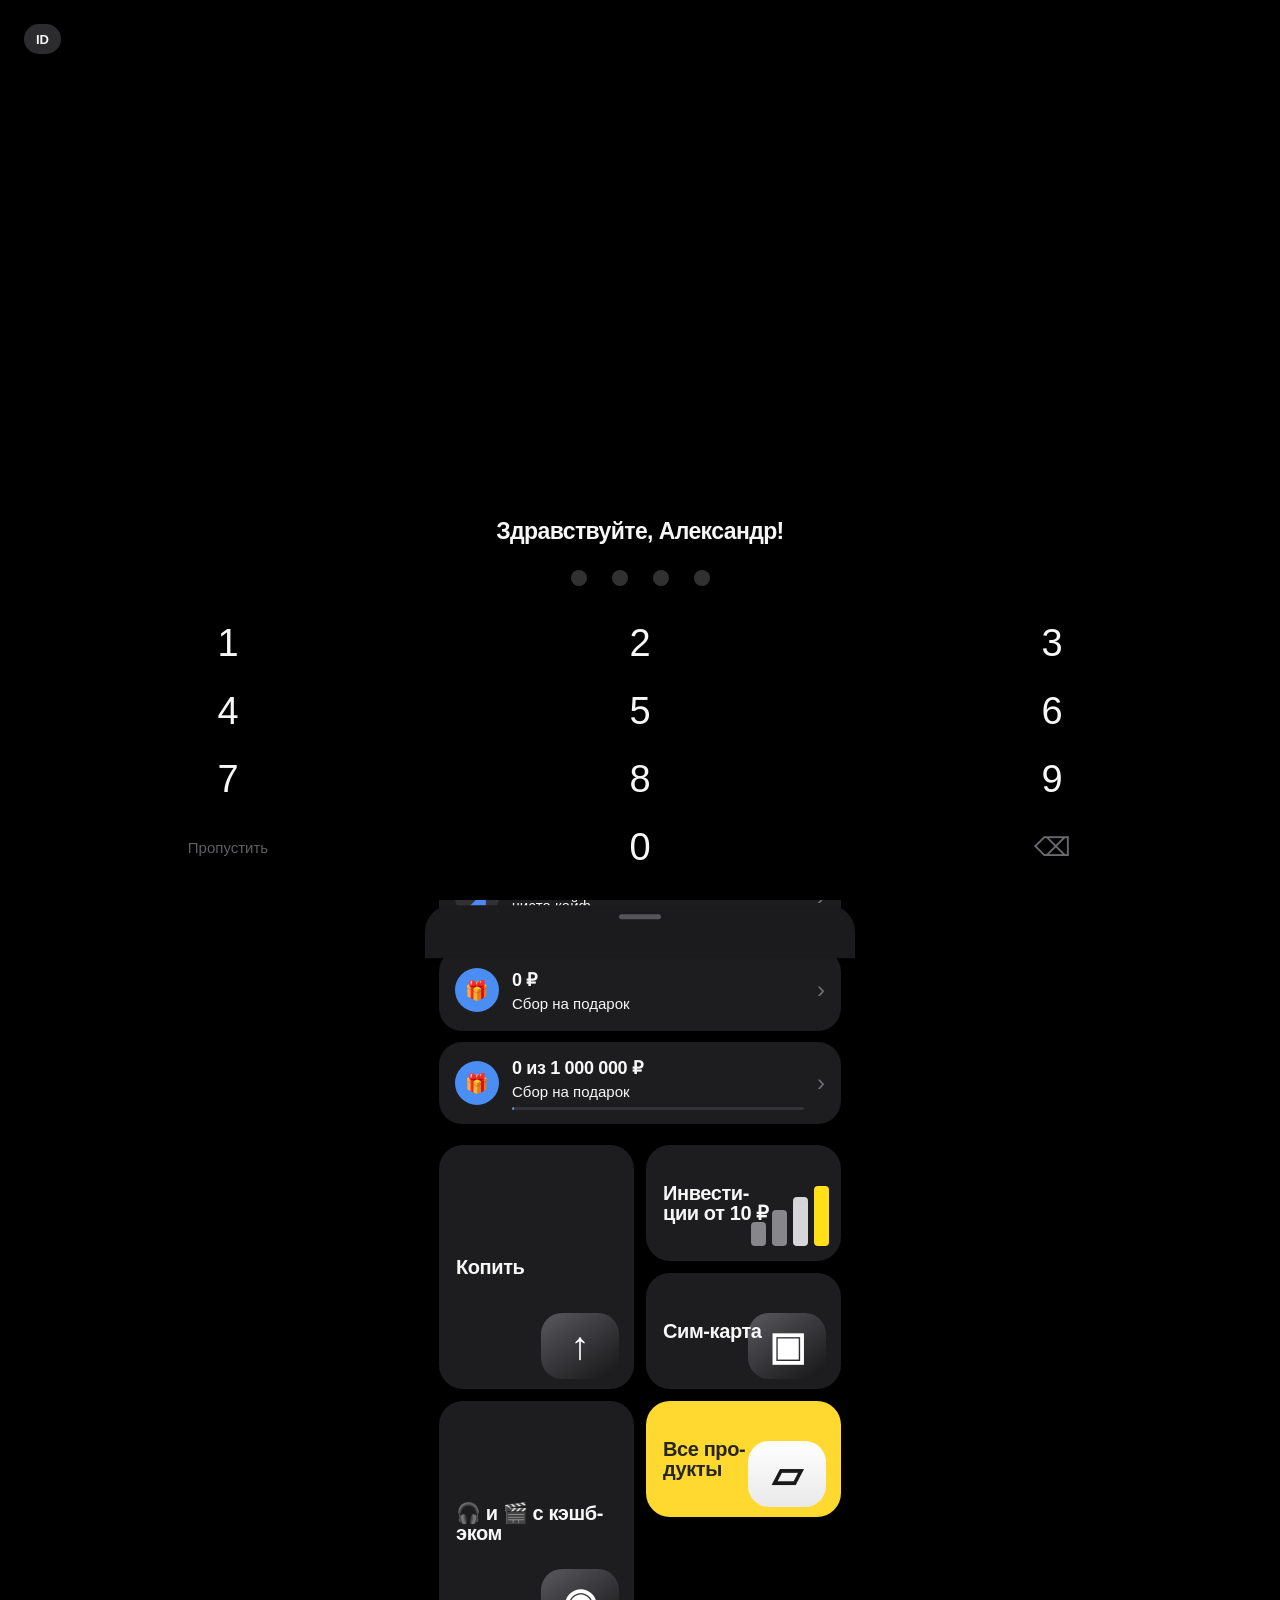
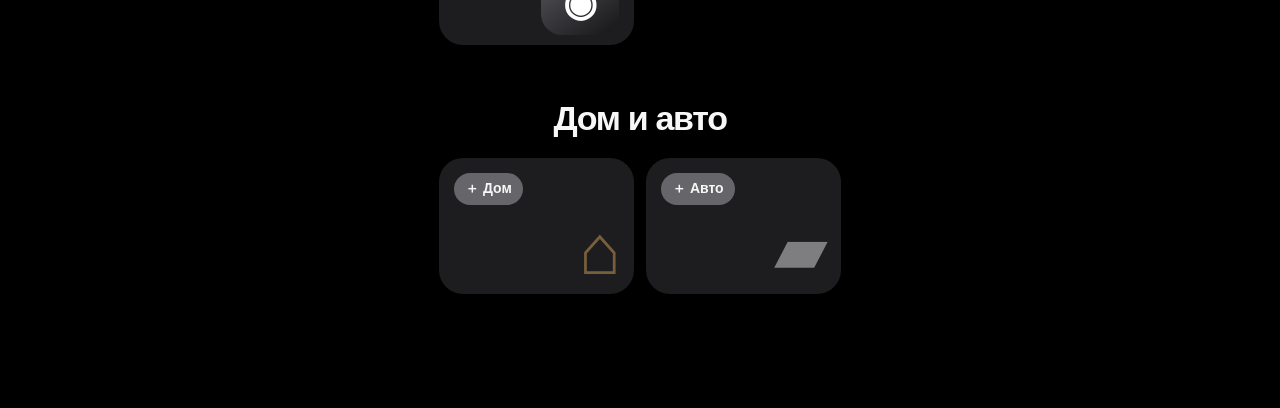
==== commit 5172aff8: "Load enhanced demo transfer interface" ====
--- a/bank-sim/index.html
+++ b/bank-sim/index.html
@@ -136,5 +136,6 @@
   <div class="sheet" id="sheet" aria-hidden="true"><div class="grabber"></div><div id="sheetContent"></div></div>
   <div class="toast" id="toast"></div>
   <script src="app.js"></script>
+  <script src="transfer-ui.js"></script>
 </body>
 </html>
--- a/bank-sim/styles.css
+++ b/bank-sim/styles.css
@@ -1,32 +1,14 @@
-:root{
-  --bg:#000;
-  --card:#1d1d1f;
-  --card2:#202024;
-  --text:#f7f7f7;
-  --muted:#9a9aa0;
-  --blue:#5d94f4;
-  --blue2:#3d6cc2;
-  --yellow:#ffd92f;
-  --green:#12b543;
-  --red:#ff3b30;
-  --line:#2c2c30;
-}
-*{box-sizing:border-box;-webkit-tap-highlight-color:transparent}
-html,body{margin:0;background:#000;color:var(--text);font-family:-apple-system,BlinkMacSystemFont,"SF Pro Display","Segoe UI",Inter,sans-serif}
-body{min-height:100vh;overflow-x:hidden}
-button,input{font:inherit}button{color:inherit;cursor:pointer}.app{width:min(100%,430px);min-height:100vh;margin:0 auto;background:#000;padding-bottom:96px;overflow:hidden}.screen{display:none;padding:0 17px 30px}.screen.active{display:block}
-
-.lock{position:fixed;inset:0;background:#000;z-index:100;display:flex;flex-direction:column;justify-content:space-between;padding:calc(env(safe-area-inset-top) + 28px) 26px calc(env(safe-area-inset-bottom) + 26px);transition:opacity .32s ease,transform .32s ease}.lock.hidden{opacity:0;transform:scale(1.025);pointer-events:none}.lock-top{display:flex;justify-content:flex-start}.mini-badge{height:32px;padding:0 13px;border-radius:18px;background:#2d2d2f;display:grid;place-items:center;font-weight:900;font-size:14px}.lock-center{text-align:center;margin-top:auto;margin-bottom:32px}.lock-center h1{font-size:26px;letter-spacing:-.7px;margin:0 0 28px}.pin-dots{display:flex;justify-content:center;gap:28px}.pin-dots i{width:18px;height:18px;border-radius:50%;background:#f4f4f4;opacity:.2;transition:.16s}.pin-dots i.on{opacity:1;transform:scale(1.08)}.keypad{display:grid;grid-template-columns:repeat(3,1fr);align-items:center;gap:10px 24px;padding:0 10px}.keypad button{height:68px;border:0;background:transparent;font-size:42px;font-weight:350}.keypad .skip{font-size:16px;color:#6f6f73}.keypad .erase{font-size:28px;color:#69696f}
-
-.hero-row{display:flex;justify-content:space-between;align-items:center;padding-top:calc(env(safe-area-inset-top) + 24px);margin-bottom:24px}.profile-open{border:0;background:transparent;display:flex;align-items:center;gap:13px;padding:0}.avatar{width:46px;height:46px;border-radius:50%;background:radial-gradient(circle at 30% 25%,#99b9ff,#42526d 48%,#15171d 49%);display:grid;place-items:center;font-size:16px;font-weight:900;overflow:hidden}.profile-name{font-size:28px;font-weight:900;letter-spacing:-1.2px}.profile-name span{font-size:34px;font-weight:500;vertical-align:-1px}.gift-btn{width:46px;height:46px;border:0;border-radius:50%;background:linear-gradient(150deg,#7b2dff,#5a16d5);font-size:21px}
-.search-bar{width:100%;height:48px;border:0;background:#1b1b1c;border-radius:14px;display:flex;align-items:center;gap:9px;padding:0 15px;color:#98989e;margin-bottom:22px;text-align:left}.search-bar span{font-size:30px;line-height:1}.search-bar b{font-size:19px;font-weight:600}
-.summary-grid{display:grid;grid-template-columns:1fr 1fr;gap:14px;margin-bottom:18px}.summary-card{border:0;background:var(--card);border-radius:28px;padding:20px 22px;text-align:left;min-height:150px;position:relative;overflow:hidden}.summary-card h3{font-size:21px;line-height:1.05;margin:0 0 14px;letter-spacing:-.55px}.summary-card p{font-size:17px;line-height:1.1;margin:0}.summary-card strong{font-size:17px;display:block;margin-top:4px}.segments{position:absolute;left:22px;right:22px;bottom:20px;height:12px;border-radius:99px;overflow:hidden;display:flex}.segments i{flex:1}.segments i:nth-child(1){flex:5;background:#75c3e2}.segments i:nth-child(2){background:#f7a348}.segments i:nth-child(3){background:#5f77e8}.segments i:nth-child(4){background:#ffc52f}.segments i:nth-child(5){background:#766fe8}.segments i:nth-child(6){background:#c2d5e7}.bonus-icons{display:flex;gap:8px;position:absolute;left:22px;bottom:20px}.bonus-icons span{width:42px;height:42px;border-radius:13px;display:grid;place-items:center;font-weight:950;font-size:19px}.bonus-icons span:nth-child(1){background:#325de3;color:#ffdf28}.bonus-icons span:nth-child(2){background:#ffd83b;color:#202020}.bonus-icons span:nth-child(3){background:#ef3f36;color:#fff}
-.quick-actions{display:grid;grid-template-columns:repeat(4,1fr);gap:10px;margin:18px 0 24px}.quick-actions button{border:0;background:transparent;padding:0;text-align:center}.quick-actions span{height:56px;border-radius:18px;background:#202021;display:grid;place-items:center;font-size:28px;color:#5d91ef;margin-bottom:8px}.quick-actions b{font-size:12px;line-height:1.15;font-weight:700}
-.account-card{background:var(--card);border-radius:28px;padding:23px 20px;display:flex;gap:17px;margin-bottom:24px}.account-icon{width:48px;height:48px;border-radius:50%;background:#5d92ef;display:grid;place-items:center;font-weight:900;font-size:24px;flex:0 0 auto}.account-main{flex:1;min-width:0}.account-title{display:flex;justify-content:space-between;align-items:center;gap:10px}.account-title strong{font-size:22px}.account-title span{background:#4a4a4c;border-radius:15px;padding:3px 9px;font-size:12px}.account-main p{font-size:17px;margin:4px 0 20px}.mini-card{width:58px;height:38px;border-radius:8px;background:linear-gradient(135deg,#494949,#050505 60%);position:relative;padding:4px 6px;margin-bottom:20px;box-shadow:inset 0 0 0 1px rgba(255,255,255,.12)}.mini-card span{font-size:10px}.mini-card b{position:absolute;bottom:3px;left:6px;font-size:11px}.topup-wide{width:100%;min-height:52px;border:0;background:#3e5578;border-radius:18px;padding:0 14px;display:flex;align-items:center;gap:8px;font-size:14px;font-weight:800;text-align:left}.topup-wide>span{font-size:23px}.topup-wide>b{margin-left:auto;font-size:27px;color:#96a5bd}
-.promo-card{min-height:145px;background:linear-gradient(105deg,#fff0cf,#ffd6c1);border-radius:26px;color:#080808;padding:19px 20px;position:relative;overflow:hidden;margin-bottom:22px}.promo-card h3{font-size:23px;line-height:1.02;margin:0 0 14px}.promo-card p{font-size:15px;line-height:1.25;margin:0;max-width:65%}.promo-card>button{position:absolute;right:15px;top:15px;width:33px;height:33px;border:0;border-radius:50%;background:rgba(0,0,0,.18);font-size:24px;z-index:2}.promo-art{position:absolute;right:-18px;bottom:-15px;width:120px;height:120px;border-radius:28px;transform:rotate(-12deg);background:linear-gradient(145deg,#b76f62,#f0b5a2);display:grid;place-items:center}.promo-art span{font-size:34px;font-weight:950;color:#fff4ec}
-.goal-card{min-height:98px;background:var(--card);border-radius:27px;padding:17px 19px;display:flex;align-items:center;gap:16px;margin:14px 0}.goal-icon{width:50px;height:50px;border-radius:50%;background:#313133;display:grid;place-items:center;color:#4b89f2;font-size:26px}.goal-icon.gift{background:#4a8ef5;color:white;font-size:22px}.goal-card>div:nth-child(2){min-width:0;flex:1}.goal-card strong{font-size:21px;letter-spacing:-.45px}.goal-card p{font-size:17px;margin:5px 0 0}.goal-plus{background:#113d20;color:#12c84b;border-radius:15px;padding:4px 9px;font-size:12px;font-weight:900}.goal-user{font-size:14px;color:#8a8a8c}
-.product-grid{display:grid;grid-template-columns:1fr 1fr;grid-auto-rows:128px;gap:14px;margin-top:24px}.product-card{position:relative;border:0;background:var(--card);border-radius:28px;text-align:left;overflow:hidden;padding:20px}.product-card.tall{grid-row:span 2}.product-card h3{font-size:23px;line-height:1.02;margin:0;position:relative;z-index:2;letter-spacing:-.5px}.safe-art,.sim-art,.film-art,.bag-art{position:absolute;right:18px;bottom:12px;width:88px;height:74px;border-radius:24px;background:linear-gradient(145deg,#59595e,#151517);display:grid;place-items:center;font-size:44px;font-weight:900;color:#fff}.bars-art{position:absolute;right:14px;bottom:17px;display:flex;align-items:flex-end;gap:7px}.bars-art i{width:18px;border-radius:5px;background:#86868b}.bars-art i:nth-child(1){height:28px}.bars-art i:nth-child(2){height:42px}.bars-art i:nth-child(3){height:56px;background:#d6d6d8}.bars-art i:nth-child(4){height:68px;background:#ffe019}.product-card.yellow{background:var(--yellow);color:#252525}.bag-art{background:linear-gradient(#fff,#e9e9e9);color:#191919}.home-auto-title{text-align:center;font-size:38px;letter-spacing:-1.5px;margin:65px 0 24px}.home-auto-grid{display:grid;grid-template-columns:1fr 1fr;gap:14px}.home-card{height:150px;border:0;background:var(--card);border-radius:28px;position:relative;overflow:hidden}.home-card>span{position:absolute;top:18px;left:18px;padding:8px 13px;border-radius:18px;background:#66666a;font-size:16px;font-weight:900;z-index:2}.house-art,.car-art{position:absolute;right:16px;bottom:4px;font-size:80px;color:#9e7b4b;opacity:.7}.car-art{color:#a8a8ac}
-.page-head{padding-top:calc(env(safe-area-inset-top) + 30px);padding-bottom:18px}.page-head h1{font-size:36px;letter-spacing:-1.4px;margin:0 0 4px}.page-head p{margin:0;color:var(--muted)}.list-card{background:var(--card);border-radius:26px;overflow:hidden}.list-card>button{width:100%;min-height:74px;border:0;background:transparent;border-bottom:1px solid var(--line);padding:12px 15px;display:grid;grid-template-columns:46px 1fr auto;align-items:center;gap:12px;text-align:left}.list-card>button:last-child{border-bottom:0}.list-card>button>span{width:42px;height:42px;border-radius:14px;background:#2a2a2d;display:grid;place-items:center;font-size:22px;color:#6599f7}.list-card>button>div{display:flex;flex-direction:column;gap:3px}.list-card b{font-size:16px}.list-card small{color:var(--muted);font-size:12px}.list-card em{font-style:normal;font-size:28px;color:#76767b}.sim-note{color:#727277;font-size:11px;line-height:1.45;text-align:center;padding:18px 20px}.city-grid{display:grid;grid-template-columns:1fr 1fr;gap:13px}.city-grid button{height:140px;border:0;background:var(--card);border-radius:26px;display:flex;flex-direction:column;justify-content:space-between;align-items:flex-start;padding:20px}.city-grid span{font-size:34px}.city-grid b{font-size:20px}.chat-card{background:var(--card);border-radius:26px;padding:18px;display:flex;align-items:center;gap:14px}.chat-avatar{width:52px;height:52px;border-radius:50%;background:#3b68c2;display:grid;place-items:center}.chat-card p{margin:4px 0 0;color:var(--muted)}
-.bottom-nav{position:fixed;left:50%;bottom:0;transform:translateX(-50%);width:min(430px,100%);height:84px;padding:8px 10px max(8px,env(safe-area-inset-bottom));display:grid;grid-template-columns:repeat(5,1fr);background:rgba(28,28,30,.94);backdrop-filter:blur(28px);border-top:1px solid #313135;z-index:50}.nav-item{border:0;background:transparent;color:#8f8f94;display:flex;flex-direction:column;align-items:center;justify-content:center;gap:3px;position:relative}.nav-item>span{font-size:24px}.nav-item small{font-size:11px;font-weight:700}.nav-item.active{color:#5f96f4}.nav-item i{position:absolute;top:1px;right:17px;background:#ff3328;color:#fff;border-radius:50%;width:22px;height:22px;font-size:12px;font-style:normal;font-weight:900;display:grid;place-items:center;border:2px solid #1c1c1e}
-.sheet-backdrop{position:fixed;inset:0;background:rgba(0,0,0,.55);opacity:0;pointer-events:none;transition:.2s;z-index:80}.sheet-backdrop.open{opacity:1;pointer-events:auto}.sheet{position:fixed;left:50%;bottom:0;transform:translate(-50%,110%);width:min(430px,100%);max-height:84vh;overflow:auto;background:#1b1b1d;border-radius:28px 28px 0 0;padding:10px 18px max(28px,env(safe-area-inset-bottom));z-index:81;transition:.28s cubic-bezier(.2,.8,.2,1)}.sheet.open{transform:translate(-50%,0)}.grabber{width:44px;height:5px;background:#55555a;border-radius:99px;margin:0 auto 16px}.sheet h3{font-size:24px;margin:6px 0 18px}.field{display:flex;flex-direction:column;gap:7px;margin:13px 0}.field label{font-size:12px;color:#a4a4aa}.field input{border:0;background:#2a2a2d;color:#fff;border-radius:16px;padding:15px;outline:none;font-size:18px}.primary{width:100%;border:0;background:#5f93ef;color:white;border-radius:16px;padding:15px;font-weight:900;margin-top:8px}.note{font-size:11px;color:#85858b;line-height:1.45;margin-top:12px}.toast{position:fixed;left:50%;bottom:100px;transform:translate(-50%,20px);background:#f4f4f4;color:#111;padding:11px 15px;border-radius:14px;opacity:0;pointer-events:none;transition:.2s;z-index:120;max-width:88%;font-size:13px;font-weight:700}.toast.show{opacity:1;transform:translate(-50%,0)}
-@media(max-width:370px){.profile-name{font-size:24px}.summary-card{padding:17px}.quick-actions b{font-size:10px}.goal-card strong{font-size:18px}.product-card h3{font-size:20px}}
+:root{--bg:#000;--card:#1d1d1f;--card2:#232326;--text:#f7f7f7;--muted:#919197;--blue:#5d94f4;--blue2:#3e5578;--yellow:#ffd92f;--green:#16c44f;--red:#ff453a;--line:#303034}
+*{box-sizing:border-box;-webkit-tap-highlight-color:transparent}html,body{margin:0;background:#000;color:var(--text);font-family:-apple-system,BlinkMacSystemFont,"SF Pro Display","Segoe UI",Inter,sans-serif}body{min-height:100vh;overflow-x:hidden}button,input{font:inherit}button{color:inherit;cursor:pointer}.app{width:min(100%,430px);min-height:100vh;margin:0 auto;background:#000;padding-bottom:88px;overflow:hidden}.screen{display:none;padding:0 14px 26px}.screen.active{display:block}
+.lock{position:fixed;inset:0;background:#000;z-index:100;display:flex;flex-direction:column;justify-content:space-between;padding:calc(env(safe-area-inset-top) + 24px) 24px calc(env(safe-area-inset-bottom) + 22px);transition:opacity .3s ease,transform .3s ease}.lock.hidden{opacity:0;transform:scale(1.02);pointer-events:none}.lock-top{display:flex}.mini-badge{height:30px;padding:0 12px;border-radius:16px;background:#2c2c2e;display:grid;place-items:center;font-weight:900;font-size:13px}.lock-center{text-align:center;margin-top:auto;margin-bottom:26px}.lock-center h1{font-size:23px;letter-spacing:-.6px;margin:0 0 25px}.pin-dots{display:flex;justify-content:center;gap:25px}.pin-dots i{width:16px;height:16px;border-radius:50%;background:#f4f4f4;opacity:.2;transition:.15s}.pin-dots i.on{opacity:1;transform:scale(1.08)}.keypad{display:grid;grid-template-columns:repeat(3,1fr);align-items:center;gap:6px 20px;padding:0 8px}.keypad button{height:62px;border:0;background:transparent;font-size:38px;font-weight:350}.keypad .skip{font-size:15px;color:#5f5f64}.keypad .erase{font-size:26px;color:#69696f}
+.hero-row{display:flex;justify-content:space-between;align-items:center;padding-top:calc(env(safe-area-inset-top) + 18px);margin-bottom:18px}.profile-open{border:0;background:transparent;display:flex;align-items:center;gap:11px;padding:0}.avatar{width:42px;height:42px;border-radius:50%;background:radial-gradient(circle at 30% 25%,#9cbcff,#45536d 48%,#15171d 49%);display:grid;place-items:center;font-size:15px;font-weight:900}.profile-name{font-size:24px;font-weight:900;letter-spacing:-.9px}.profile-name span{font-size:29px;font-weight:500;vertical-align:-1px}.gift-btn{width:42px;height:42px;border:0;border-radius:50%;background:linear-gradient(150deg,#7b2dff,#5a16d5);font-size:19px}.search-bar{width:100%;height:42px;border:0;background:#1b1b1c;border-radius:13px;display:flex;align-items:center;gap:8px;padding:0 13px;color:#8f8f95;margin-bottom:17px;text-align:left}.search-bar span{font-size:27px;line-height:1}.search-bar b{font-size:17px;font-weight:600}
+.summary-grid{display:grid;grid-template-columns:1fr 1fr;gap:12px;margin-bottom:16px}.summary-card{border:0;background:var(--card);border-radius:24px;padding:16px 17px;text-align:left;min-height:142px;position:relative;overflow:hidden}.summary-card h3{font-size:18px;line-height:1.04;margin:0 0 8px;letter-spacing:-.4px}.summary-card p{font-size:14px;line-height:1.08;margin:0}.summary-card strong{font-size:15px;line-height:1.15;display:block;margin-top:4px;white-space:nowrap}.summary-card#historyTile{padding-bottom:42px}.summary-card#cashbackTile{padding-bottom:56px}.segments{position:absolute;left:17px;right:17px;bottom:14px;height:10px;border-radius:99px;overflow:hidden;display:flex}.segments i{flex:1}.segments i:nth-child(1){flex:5;background:#75c3e2}.segments i:nth-child(2){background:#f7a348}.segments i:nth-child(3){background:#5f77e8}.segments i:nth-child(4){background:#ffc52f}.segments i:nth-child(5){background:#766fe8}.segments i:nth-child(6){background:#c2d5e7}.bonus-icons{display:flex;gap:7px;position:absolute;left:17px;bottom:14px}.bonus-icons span{width:37px;height:37px;border-radius:12px;display:grid;place-items:center;font-weight:950;font-size:17px}.bonus-icons span:nth-child(1){background:#325de3;color:#ffdf28}.bonus-icons span:nth-child(2){background:#ffd83b;color:#202020}.bonus-icons span:nth-child(3){background:#ef3f36;color:#fff}
+.quick-actions{display:grid;grid-template-columns:repeat(4,1fr);gap:9px;margin:16px 0 20px}.quick-actions button{border:0;background:transparent;padding:0;text-align:center}.quick-actions span{height:48px;border-radius:16px;background:#202021;display:grid;place-items:center;font-size:24px;color:#5d91ef;margin-bottom:7px}.quick-actions b{font-size:11px;line-height:1.16;font-weight:700}.quick-actions em{font-style:normal}
+.account-card{width:100%;border:0;background:var(--card);border-radius:24px;padding:18px 17px;display:flex;gap:14px;margin-bottom:20px;text-align:left}.account-icon{width:44px;height:44px;border-radius:50%;background:#5d92ef;display:grid;place-items:center;font-weight:900;font-size:22px;flex:0 0 auto}.account-main{flex:1;min-width:0}.account-title{display:flex;justify-content:space-between;align-items:center;gap:8px}.account-title strong{font-size:20px}.account-title span{background:#4a4a4c;border-radius:14px;padding:3px 8px;font-size:11px}.account-main p{font-size:16px;margin:3px 0 15px}.mini-card{width:54px;height:34px;border-radius:7px;background:linear-gradient(135deg,#494949,#050505 60%);position:relative;padding:4px 6px;margin-bottom:15px;box-shadow:inset 0 0 0 1px rgba(255,255,255,.12)}.mini-card span{font-size:9px}.mini-card b{position:absolute;bottom:3px;left:6px;font-size:10px}.topup-wide{width:100%;min-height:47px;background:#3e5578;border-radius:16px;padding:0 13px;display:flex;align-items:center;gap:7px;font-size:13px;font-weight:800}.topup-wide>span{font-size:21px}.topup-wide>b{margin-left:auto;font-size:24px;color:#96a5bd}
+.promo-card{min-height:126px;background:linear-gradient(105deg,#fff0cf,#ffd6c1);border-radius:23px;color:#080808;padding:17px 18px;position:relative;overflow:hidden;margin-bottom:19px}.promo-card h3{font-size:20px;line-height:1.02;margin:0 0 10px}.promo-card p{font-size:13px;line-height:1.22;margin:0;max-width:65%}.promo-card>button{position:absolute;right:13px;top:13px;width:29px;height:29px;border:0;border-radius:50%;background:rgba(0,0,0,.18);font-size:21px;z-index:2}.promo-art{position:absolute;right:-18px;bottom:-17px;width:108px;height:108px;border-radius:25px;transform:rotate(-12deg);background:linear-gradient(145deg,#b76f62,#f0b5a2);display:grid;place-items:center}.promo-art span{font-size:31px;font-weight:950;color:#fff4ec}
+.goal-card{width:100%;min-height:82px;border:0;background:var(--card);border-radius:23px;padding:14px 16px;display:flex;align-items:center;gap:13px;margin:11px 0;text-align:left}.goal-icon{width:44px;height:44px;border-radius:50%;background:#313133;display:grid;place-items:center;color:#4b89f2;font-size:22px;flex:0 0 auto}.goal-icon.gift{background:#4a8ef5;color:white;font-size:19px}.goal-card>div:nth-child(2){min-width:0;flex:1}.goal-card strong{font-size:18px;letter-spacing:-.35px;display:block;white-space:nowrap;overflow:hidden;text-overflow:ellipsis}.goal-card p{font-size:15px;margin:4px 0 0;white-space:nowrap;overflow:hidden;text-overflow:ellipsis}.goal-plus{background:#113d20;color:#12c84b;border-radius:13px;padding:4px 8px;font-size:11px;font-weight:900}.goal-chevron{font-size:24px;color:#6d6d72}.goal-progress{height:3px;background:#343438;border-radius:99px;margin-top:7px;overflow:hidden}.goal-progress i{display:block;height:100%;background:#5e96f4;border-radius:99px;min-width:2px}
+.product-grid{display:grid;grid-template-columns:1fr 1fr;grid-auto-rows:116px;gap:12px;margin-top:21px}.product-card{position:relative;border:0;background:var(--card);border-radius:24px;text-align:left;overflow:hidden;padding:17px}.product-card.tall{grid-row:span 2}.product-card h3{font-size:20px;line-height:1.02;margin:0;position:relative;z-index:2;letter-spacing:-.4px}.safe-art,.sim-art,.film-art,.bag-art{position:absolute;right:15px;bottom:10px;width:78px;height:66px;border-radius:21px;background:linear-gradient(145deg,#59595e,#151517);display:grid;place-items:center;font-size:39px;font-weight:900;color:#fff}.bars-art{position:absolute;right:12px;bottom:15px;display:flex;align-items:flex-end;gap:6px}.bars-art i{width:15px;border-radius:4px;background:#86868b}.bars-art i:nth-child(1){height:24px}.bars-art i:nth-child(2){height:36px}.bars-art i:nth-child(3){height:49px;background:#d6d6d8}.bars-art i:nth-child(4){height:60px;background:#ffe019}.product-card.yellow{background:var(--yellow);color:#252525}.bag-art{background:linear-gradient(#fff,#e9e9e9);color:#191919}.home-auto-title{text-align:center;font-size:34px;letter-spacing:-1.3px;margin:54px 0 20px}.home-auto-grid{display:grid;grid-template-columns:1fr 1fr;gap:12px}.home-card{height:136px;border:0;background:var(--card);border-radius:24px;position:relative;overflow:hidden}.home-card>span{position:absolute;top:15px;left:15px;padding:7px 11px;border-radius:16px;background:#66666a;font-size:14px;font-weight:900;z-index:2}.house-art,.car-art{position:absolute;right:13px;bottom:4px;font-size:70px;color:#9e7b4b;opacity:.7}.car-art{color:#a8a8ac}
+.page-head{padding-top:calc(env(safe-area-inset-top) + 24px);padding-bottom:15px}.page-head h1{font-size:31px;letter-spacing:-1.1px;margin:0 0 3px}.page-head p{margin:0;color:var(--muted);font-size:13px}.list-card{background:var(--card);border-radius:23px;overflow:hidden}.list-card>button{width:100%;min-height:66px;border:0;background:transparent;border-bottom:1px solid var(--line);padding:10px 13px;display:grid;grid-template-columns:42px 1fr auto;align-items:center;gap:10px;text-align:left}.list-card>button:last-child{border-bottom:0}.list-card>button>span{width:38px;height:38px;border-radius:13px;background:#2a2a2d;display:grid;place-items:center;font-size:20px;color:#6599f7}.list-card>button>div{display:flex;flex-direction:column;gap:2px}.list-card b{font-size:15px}.list-card small{color:var(--muted);font-size:11px}.list-card em{font-style:normal;font-size:25px;color:#76767b}.sim-note{color:#707076;font-size:10px;line-height:1.42;text-align:center;padding:16px 18px}.city-grid{display:grid;grid-template-columns:1fr 1fr;gap:11px}.city-grid button{height:122px;border:0;background:var(--card);border-radius:23px;display:flex;flex-direction:column;justify-content:space-between;align-items:flex-start;padding:17px}.city-grid span{font-size:30px}.city-grid b{font-size:18px}.chat-card{width:100%;border:0;background:var(--card);border-radius:23px;padding:15px;display:flex;align-items:center;gap:12px;text-align:left}.chat-avatar{width:46px;height:46px;border-radius:50%;background:#3b68c2;display:grid;place-items:center}.chat-card>div:nth-child(2){flex:1}.chat-card p{margin:3px 0 0;color:var(--muted);font-size:12px}.chat-card>span{font-size:25px;color:#76767b}
+.bottom-nav{position:fixed;left:50%;bottom:0;transform:translateX(-50%);width:min(430px,100%);height:78px;padding:7px 8px max(7px,env(safe-area-inset-bottom));display:grid;grid-template-columns:repeat(5,1fr);background:rgba(28,28,30,.94);backdrop-filter:blur(28px);border-top:1px solid #313135;z-index:50}.nav-item{border:0;background:transparent;color:#8f8f94;display:flex;flex-direction:column;align-items:center;justify-content:center;gap:2px;position:relative}.nav-item>span{font-size:22px}.nav-item small{font-size:10px;font-weight:700}.nav-item.active{color:#5f96f4}.nav-item i{position:absolute;top:0;right:15px;background:#ff3328;color:#fff;border-radius:50%;width:20px;height:20px;font-size:11px;font-style:normal;font-weight:900;display:grid;place-items:center;border:2px solid #1c1c1e}
+.sheet-backdrop{position:fixed;inset:0;background:rgba(0,0,0,.58);opacity:0;pointer-events:none;transition:.2s;z-index:80}.sheet-backdrop.open{opacity:1;pointer-events:auto}.sheet{position:fixed;left:50%;bottom:0;transform:translate(-50%,110%);width:min(430px,100%);max-height:86vh;overflow:auto;background:#1b1b1d;border-radius:26px 26px 0 0;padding:9px 16px max(25px,env(safe-area-inset-bottom));z-index:81;transition:.28s cubic-bezier(.2,.8,.2,1)}.sheet.open{transform:translate(-50%,0)}.grabber{width:42px;height:5px;background:#55555a;border-radius:99px;margin:0 auto 14px}.sheet h3{font-size:22px;margin:5px 0 15px}.sheet h4{font-size:14px;margin:18px 0 8px;color:#b9b9be}.field{display:flex;flex-direction:column;gap:6px;margin:11px 0}.field label{font-size:11px;color:#a4a4aa}.field input{border:0;background:#2a2a2d;color:#fff;border-radius:14px;padding:13px;outline:none;font-size:16px}.primary,.secondary-btn,.danger-btn{width:100%;border:0;border-radius:14px;padding:13px;font-weight:900;margin-top:8px}.primary{background:#5f93ef;color:white}.secondary-btn{background:#2a2a2d;color:#fff}.danger-btn{background:#3b1f20;color:#ff7670}.action-row-inline{display:grid;grid-template-columns:1fr 1fr;gap:8px}.note{font-size:10px;color:#85858b;line-height:1.42;margin-top:10px}.mini-list{display:flex;flex-direction:column;gap:8px}.mini-list button{width:100%;border:0;background:#262628;border-radius:16px;padding:12px;display:flex;align-items:center;gap:10px;text-align:left}.mini-list .mini-ico{width:38px;height:38px;border-radius:50%;background:#343438;display:grid;place-items:center;color:#6498f6}.mini-list .mini-main{flex:1;min-width:0}.mini-list b{font-size:14px;display:block;white-space:nowrap;overflow:hidden;text-overflow:ellipsis}.mini-list small{font-size:11px;color:#8f8f94;display:block;margin-top:2px}.mini-list .mini-arrow{font-size:22px;color:#737378}.search-results{display:flex;flex-direction:column;gap:7px;margin-top:10px}.search-results button{border:0;background:#262628;border-radius:14px;padding:12px 13px;text-align:left}.search-results b{display:block;font-size:14px}.search-results small{display:block;color:#8f8f94;font-size:11px;margin-top:3px}.history-total-card{background:#262628;border-radius:18px;padding:14px 15px;display:grid;grid-template-columns:1fr auto;gap:3px 10px;align-items:center;margin-bottom:10px}.history-total-card small{color:#9b9ba1;font-size:11px}.history-total-card strong{font-size:25px;grid-column:1}.history-total-card button{grid-column:2;grid-row:1 / span 2;border:0;background:#343438;border-radius:13px;padding:9px 11px;font-size:11px;font-weight:800}.history-actions{display:grid;grid-template-columns:1fr 1fr;gap:8px;margin-bottom:10px}.history-actions button{border:0;background:#2a2a2d;border-radius:14px;padding:11px 10px;font-size:12px;font-weight:800}.tx-edit-list{display:flex;flex-direction:column;gap:7px}.tx-edit-row{width:100%;border:0;background:#252527;border-radius:15px;padding:10px 11px;display:flex;align-items:center;gap:10px;text-align:left}.tx-edit-row .tx-dot{width:36px;height:36px;border-radius:12px;background:#303034;display:grid;place-items:center;font-size:15px;flex:0 0 auto}.tx-edit-row .tx-main{flex:1;min-width:0}.tx-edit-row .tx-main b{display:block;font-size:13px;white-space:nowrap;overflow:hidden;text-overflow:ellipsis}.tx-edit-row .tx-main small{display:block;color:#8f8f94;font-size:10px;margin-top:2px;white-space:nowrap;overflow:hidden;text-overflow:ellipsis}.tx-edit-row .tx-amount{font-size:12px;font-weight:850;white-space:nowrap}.tx-edit-row .tx-amount.plus{color:#18bf50}.toast{position:fixed;left:50%;bottom:94px;transform:translate(-50%,20px);background:#f4f4f4;color:#111;padding:10px 14px;border-radius:13px;opacity:0;pointer-events:none;transition:.2s;z-index:120;max-width:88%;font-size:12px;font-weight:700}.toast.show{opacity:1;transform:translate(-50%,0)}
+@media(max-width:370px){.profile-name{font-size:22px}.summary-card{padding:14px 15px;min-height:136px}.summary-card#historyTile{padding-bottom:40px}.segments{left:15px;right:15px}.quick-actions b{font-size:9.5px}.goal-card strong{font-size:16px}.product-card h3{font-size:18px}.history-total-card strong{font-size:22px}}
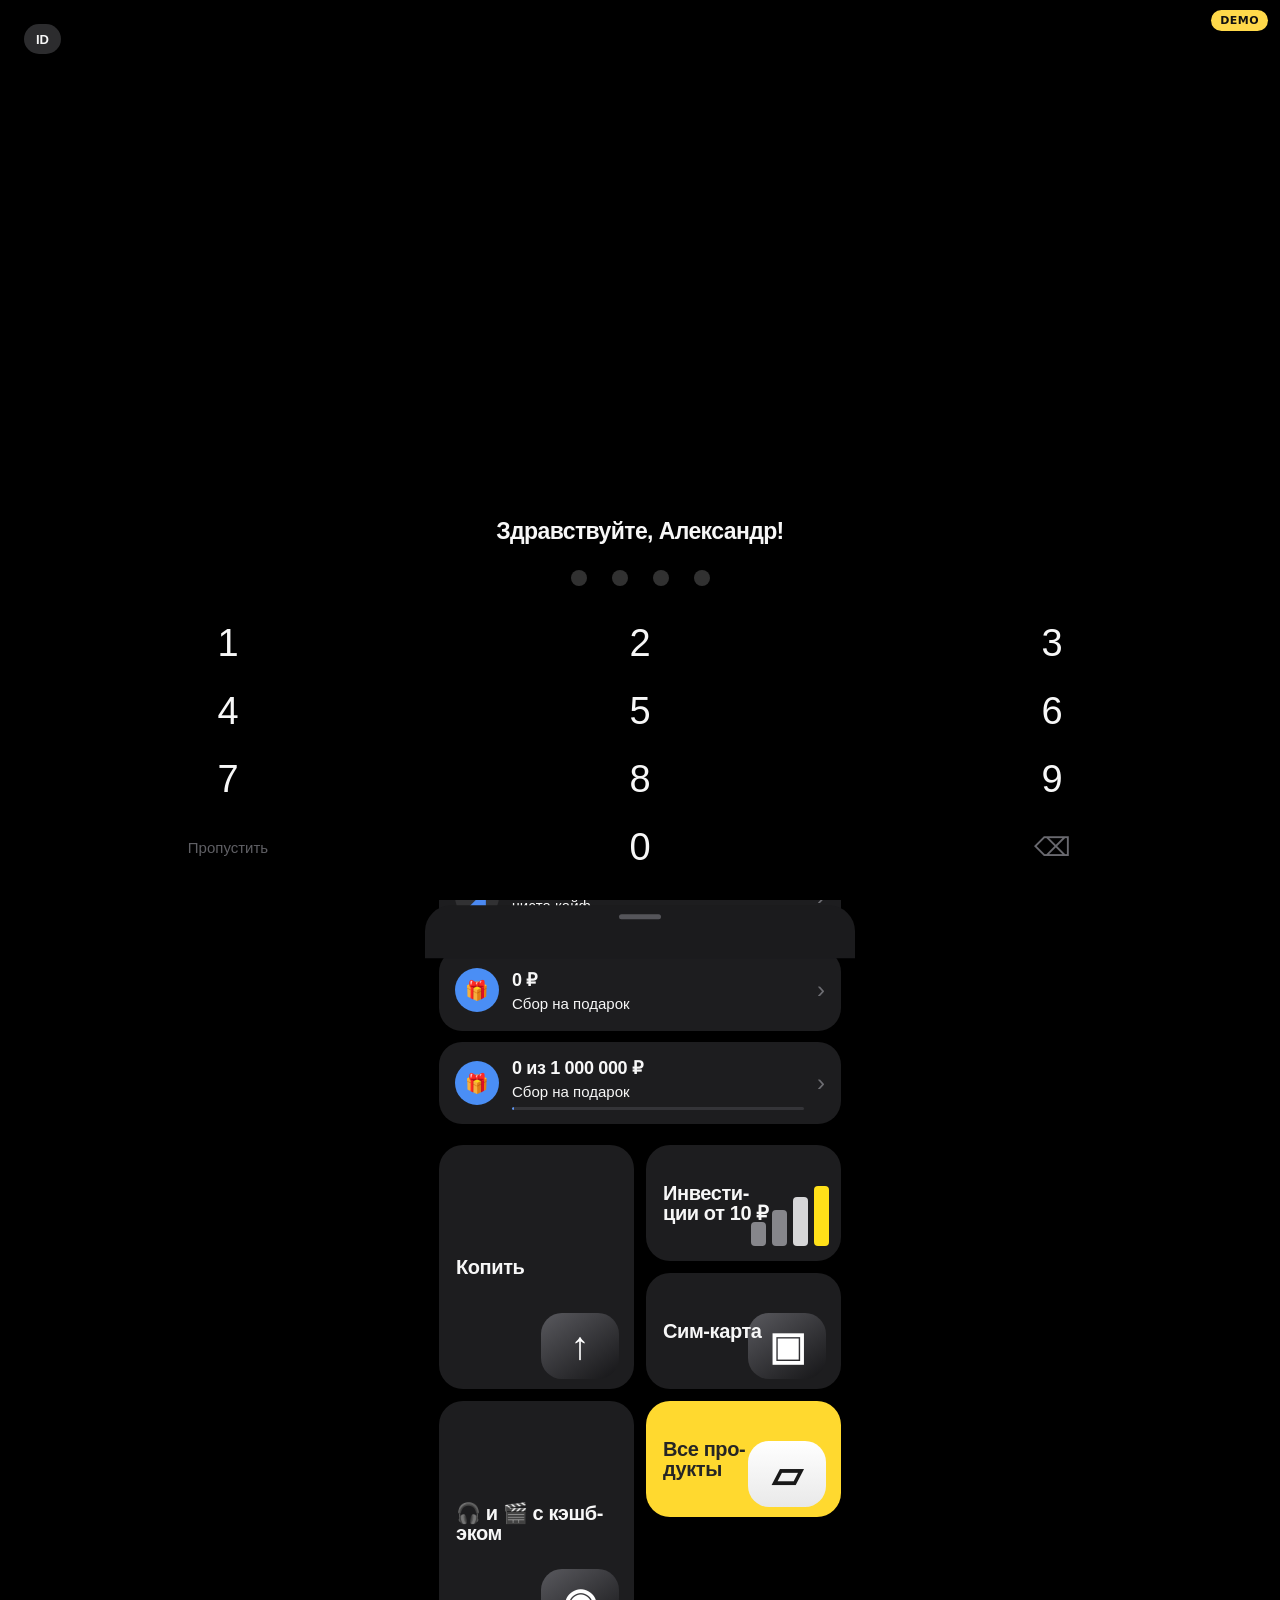
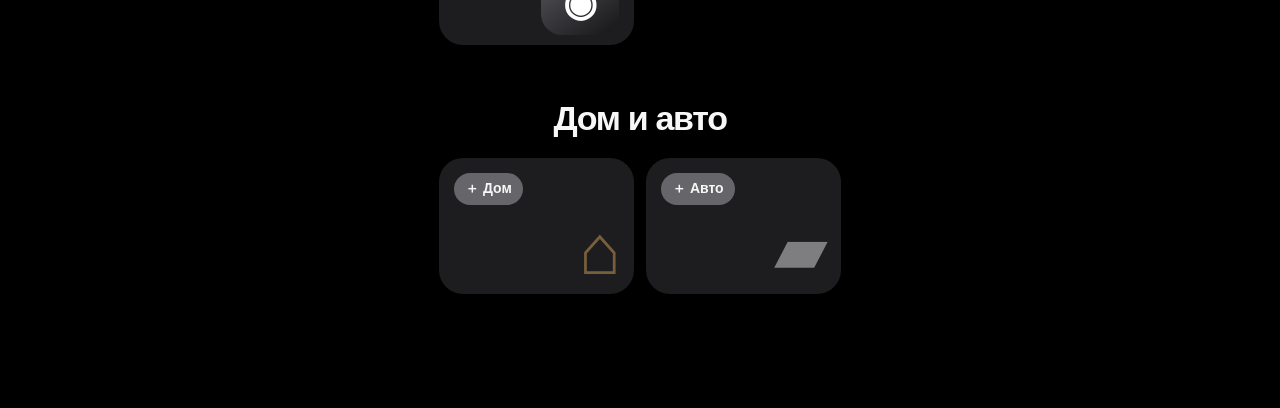
==== commit 64b7b93e: "Enable full-screen transfer and camera QR flows" ====
--- a/bank-sim/index.html
+++ b/bank-sim/index.html
@@ -8,6 +8,7 @@
   <meta name="apple-mobile-web-app-status-bar-style" content="black-translucent" />
   <title>Финансы</title>
   <link rel="stylesheet" href="styles.css" />
+  <link rel="stylesheet" href="enhancements.css" />
 </head>
 <body>
   <div class="lock" id="lockScreen">
@@ -95,7 +96,7 @@
         <button data-action="transfer"><span>↗</span><div><b>Перевести</b><small>По номеру телефона</small></div><em>›</em></button>
         <button data-action="topup"><span>＋</span><div><b>Пополнить</b><small>Основной счёт</small></div><em>›</em></button>
         <button data-action="between"><span>⇄</span><div><b>Между счетами</b><small>Основной и накопительные</small></div><em>›</em></button>
-        <button data-action="qr"><span>⌗</span><div><b>По QR-коду</b><small>Локальный экран симулятора</small></div><em>›</em></button>
+        <button data-action="qr"><span>⌗</span><div><b>По QR-коду</b><small>Камера и платежная ссылка</small></div><em>›</em></button>
         <button data-panel="services"><span>▦</span><div><b>Услуги</b><small>Связь, интернет, ЖКХ</small></div><em>›</em></button>
       </section>
     </main>
@@ -120,7 +121,7 @@
         <button id="manageGoals"><span>◢</span><div><b>Накопительные счета</b><small>Названия, суммы и цели</small></div><em>›</em></button>
         <button id="resetData"><span>↻</span><div><b>Сбросить данные</b><small>Вернуть исходные значения</small></div><em>›</em></button>
       </section>
-      <p class="sim-note">Локальный симулятор: реальные банковские счета, карты, чеки и платёжные системы не подключены.</p>
+      <p class="sim-note">Демо-интерфейс: реальные банковские счета и карты не подключены.</p>
     </main>
 
     <nav class="bottom-nav">
@@ -136,6 +137,6 @@
   <div class="sheet" id="sheet" aria-hidden="true"><div class="grabber"></div><div id="sheetContent"></div></div>
   <div class="toast" id="toast"></div>
   <script src="app.js"></script>
-  <script src="transfer-ui.js"></script>
+  <script src="enhancements.js"></script>
 </body>
 </html>
--- a/bank-sim/enhancements.css
+++ b/bank-sim/enhancements.css
@@ -0,0 +1 @@
+.demo-badge{position:fixed;top:max(10px,env(safe-area-inset-top));right:12px;z-index:9999;background:#ffd94a;color:#111;padding:5px 9px;border-radius:999px;font:800 11px/1 system-ui;letter-spacing:.04em;box-shadow:0 4px 18px #0008}.bank-flow{position:fixed;inset:0;z-index:10020;background:#000;color:#fff;overflow:auto;padding:calc(env(safe-area-inset-top) + 12px) 18px calc(env(safe-area-inset-bottom) + 34px);font-family:system-ui,-apple-system,BlinkMacSystemFont,"Segoe UI",sans-serif}.bank-flow *{box-sizing:border-box}.bank-flow-head{display:flex;align-items:center;justify-content:center;position:sticky;top:0;background:#000;padding:8px 0 18px;z-index:2}.bank-flow-head h2{margin:0;font-size:23px;font-weight:900}.bank-back{position:absolute;left:0;border:0;background:none;color:#5ea0ff;font-size:38px;line-height:1;padding:0 8px}.flow-card{background:#1d1d1f;border-radius:28px;padding:22px;margin:14px 0}.flow-card h3{font-size:28px;margin:0 0 18px;font-weight:950}.flow-input{display:flex;align-items:center;gap:12px;background:#353537;border-radius:20px;padding:18px 16px;margin:12px 0}.flow-input span{font-size:24px}.flow-input input,.flow-input select{width:100%;background:transparent;border:0;outline:0;color:#fff;font-size:21px;font-weight:700}.flow-input input::placeholder{color:#9a9aa0}.fav-row{display:flex;gap:14px;overflow-x:auto;padding:4px 0 2px}.fav{min-width:110px;background:#303033;border:0;color:#fff;border-radius:22px;padding:14px;text-align:left}.fav .circle{width:58px;height:58px;border-radius:50%;display:grid;place-items:center;background:#666;font-size:24px;font-weight:800;margin-bottom:9px}.fav b{display:block;font-size:14px}.method-list button{width:100%;display:flex;align-items:center;gap:14px;border:0;background:transparent;color:#fff;padding:15px 0;font-size:20px;font-weight:800;text-align:left}.method-list button+button{border-top:1px solid #303033}.method-list i{width:48px;height:48px;border-radius:50%;background:#4a93ff;display:grid;place-items:center;font-style:normal;font-size:24px}.method-list em{margin-left:auto;color:#777;font-style:normal;font-size:30px}.flow-primary{width:100%;border:0;border-radius:18px;background:#5c96f4;color:#fff;padding:18px;font-size:21px;font-weight:900;margin-top:12px}.flow-secondary{width:100%;border:0;border-radius:18px;background:#2c2c2f;color:#fff;padding:16px;font-size:18px;font-weight:800;margin-top:10px}.flow-note{color:#9b9ba2;font-size:12px;line-height:1.45;margin:14px 4px}.review-amount{font-size:42px;font-weight:950;text-align:center;margin:18px 0 6px}.review-name{text-align:center;font-size:20px;font-weight:850}.review-meta{background:#1d1d1f;border-radius:22px;padding:14px 16px;margin-top:20px}.review-meta div{display:flex;justify-content:space-between;gap:18px;padding:10px 0}.review-meta span{color:#9b9ba2}.qr-wrap{position:relative;border-radius:28px;overflow:hidden;background:#111;min-height:420px;margin-top:12px}.qr-wrap video{width:100%;height:65vh;max-height:520px;object-fit:cover;display:block}.qr-guide{position:absolute;inset:18% 12%;border:3px solid #fff;border-radius:28px;box-shadow:0 0 0 2000px #0007}.qr-status{position:absolute;left:16px;right:16px;bottom:18px;background:#000b;border-radius:18px;padding:13px;text-align:center;font-weight:800}.qr-actions{display:flex;gap:10px}.qr-actions>*{flex:1}.merchant-box{background:#1d1d1f;border-radius:24px;padding:18px;margin:18px 0}.merchant-box b{font-size:20px}.merchant-box small{display:block;color:#9b9ba2;margin-top:6px;word-break:break-all}.screen-dim{filter:brightness(.55)}
